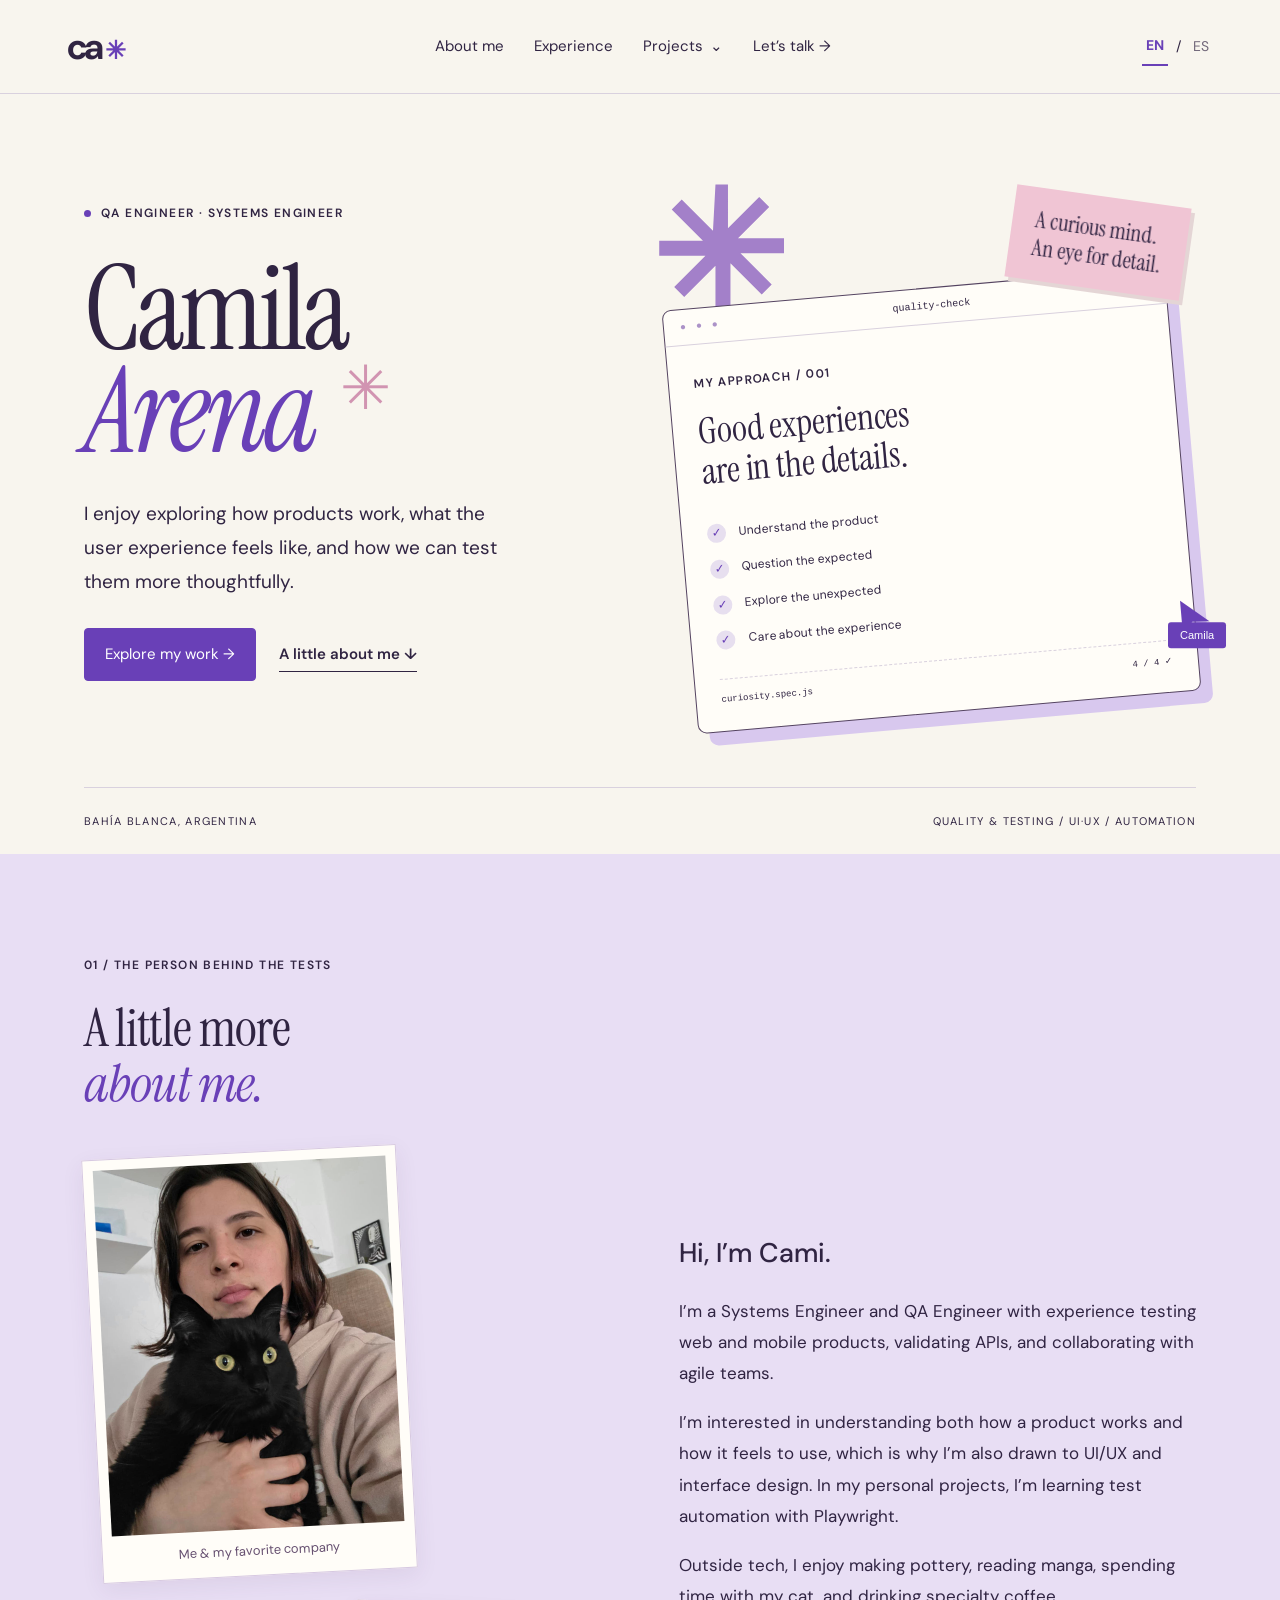
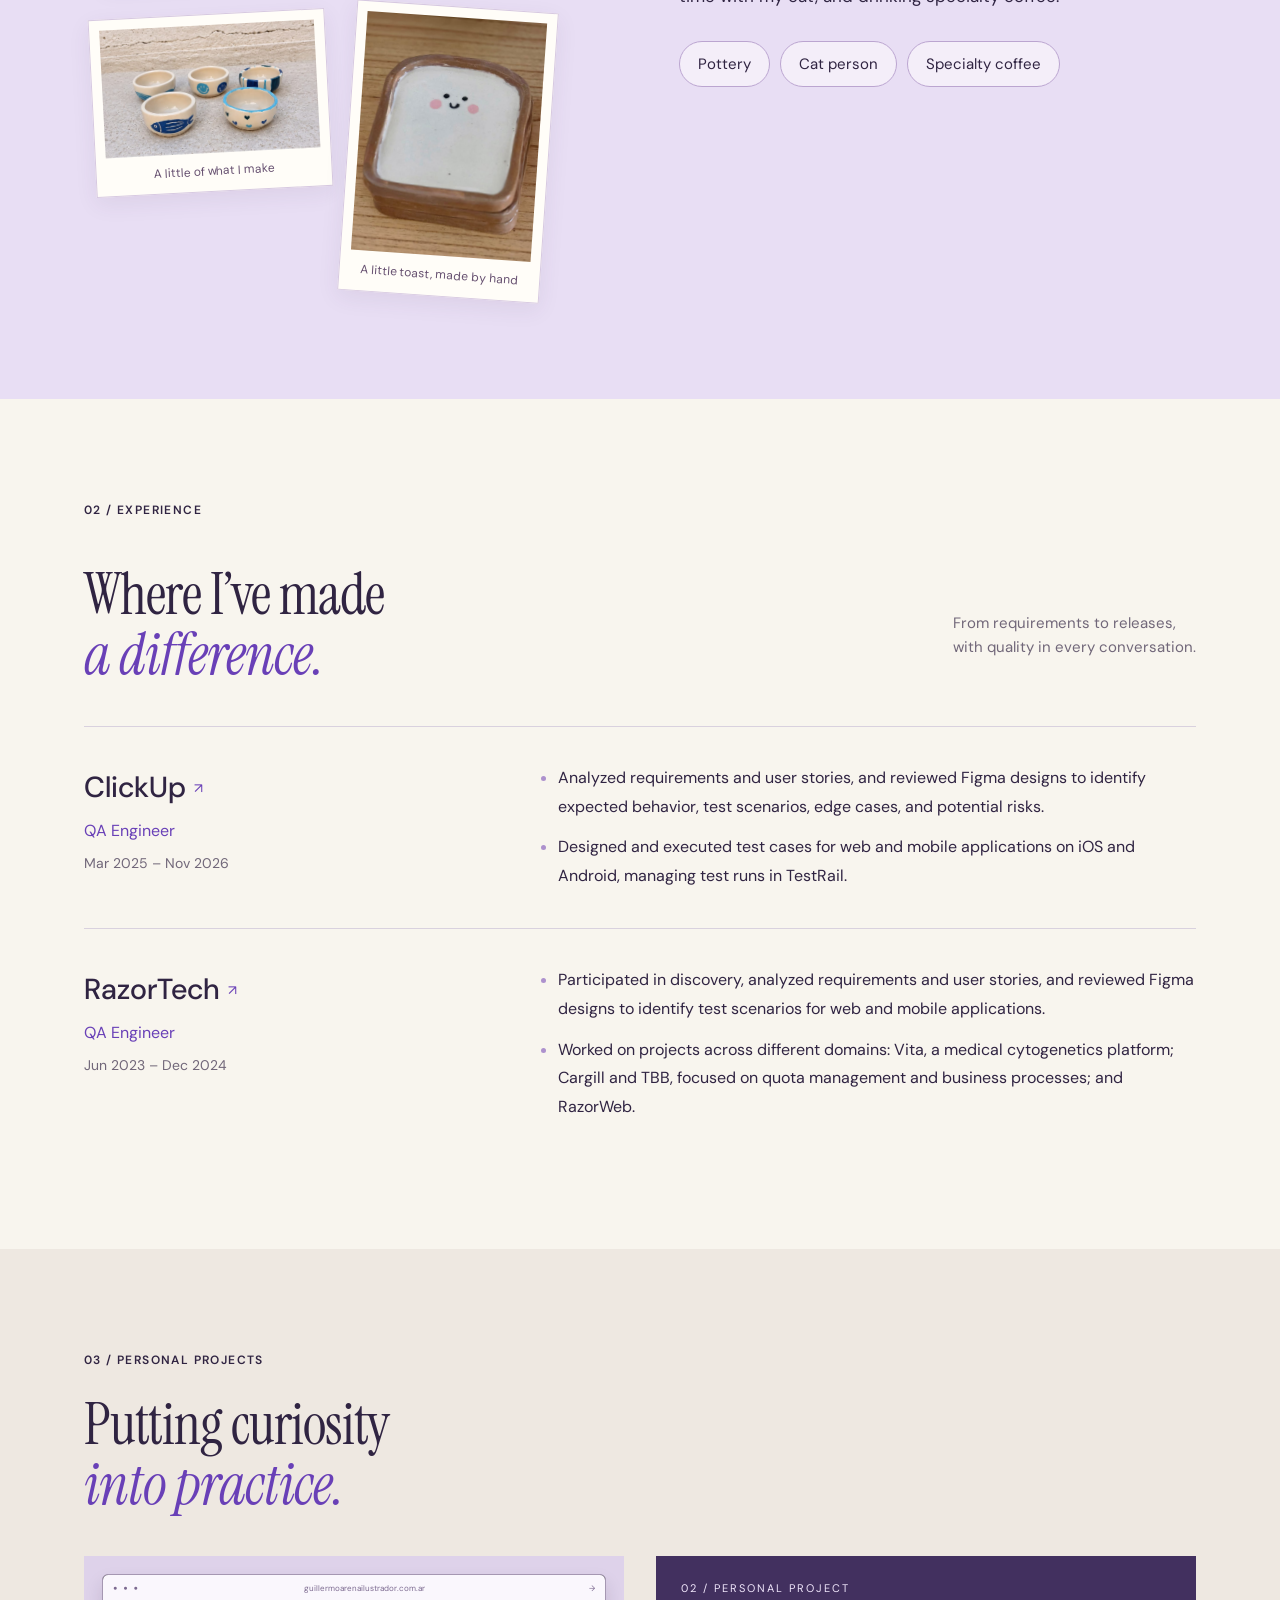
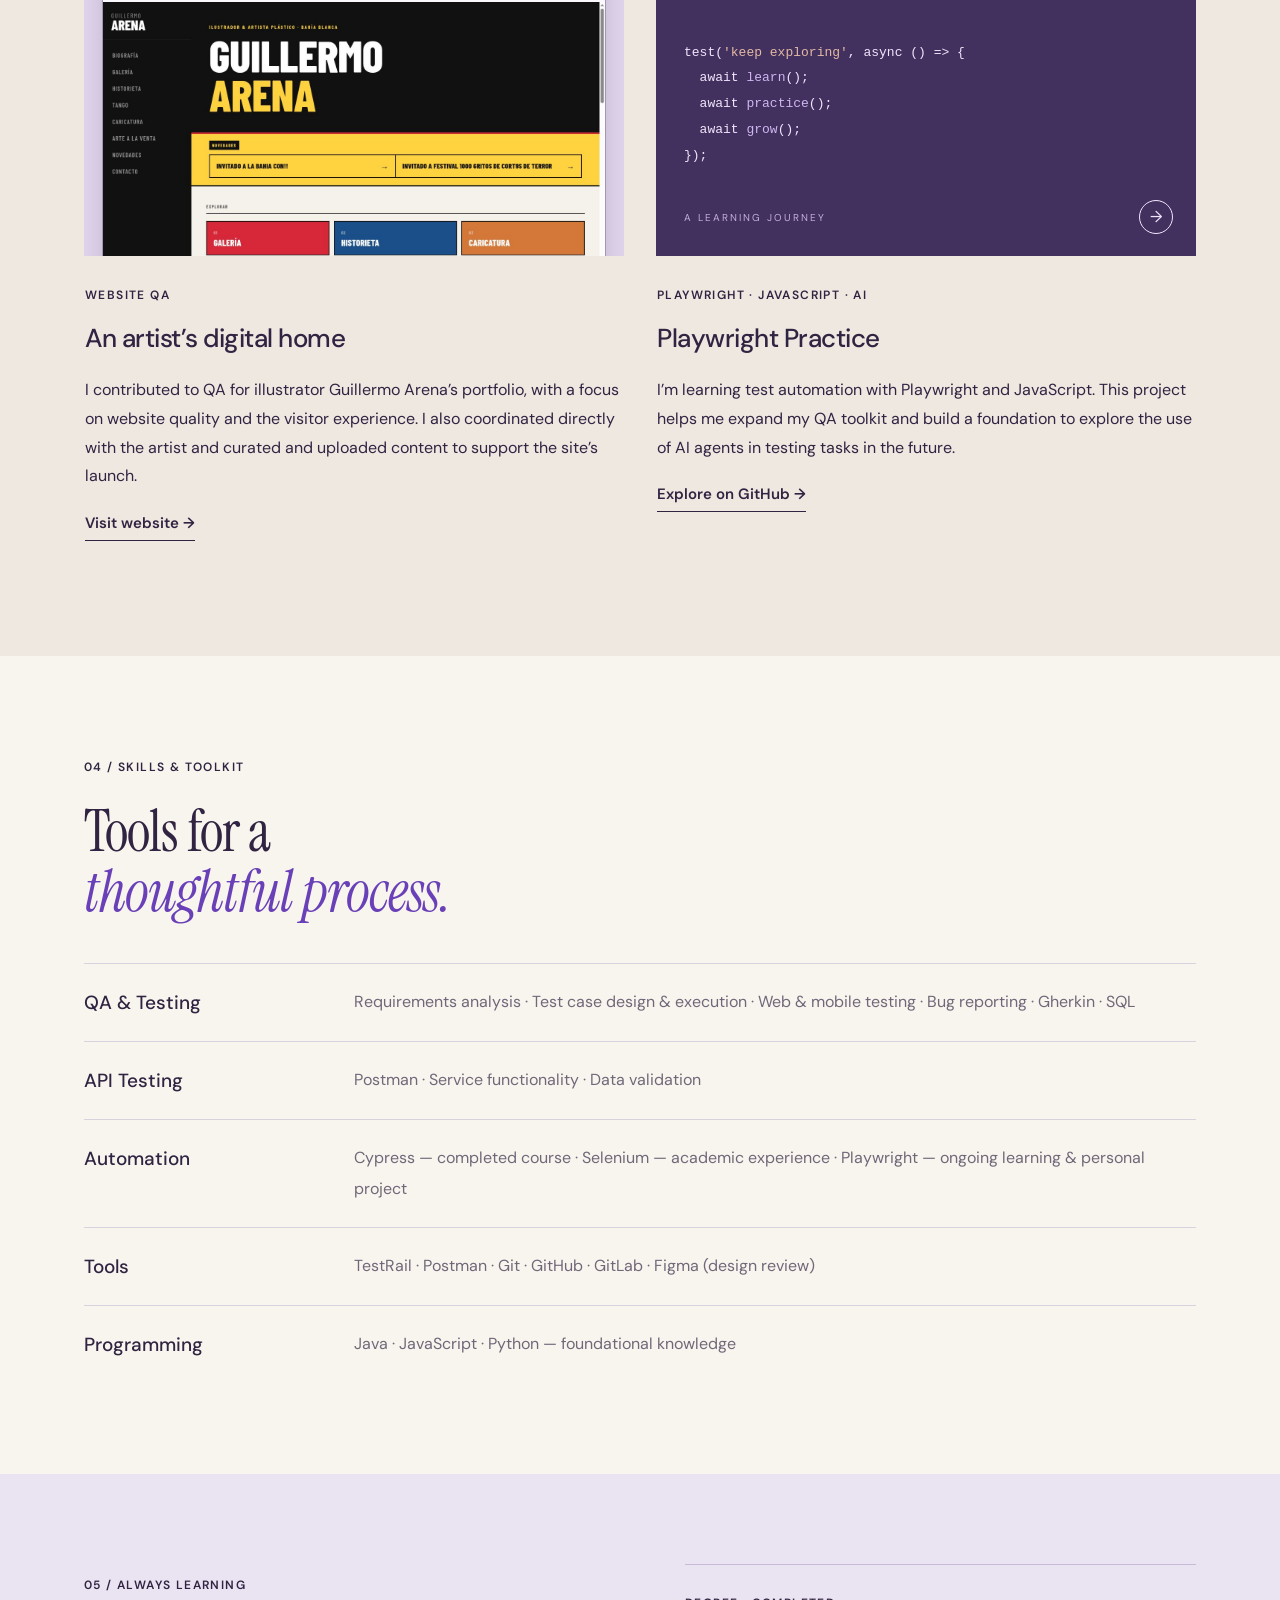
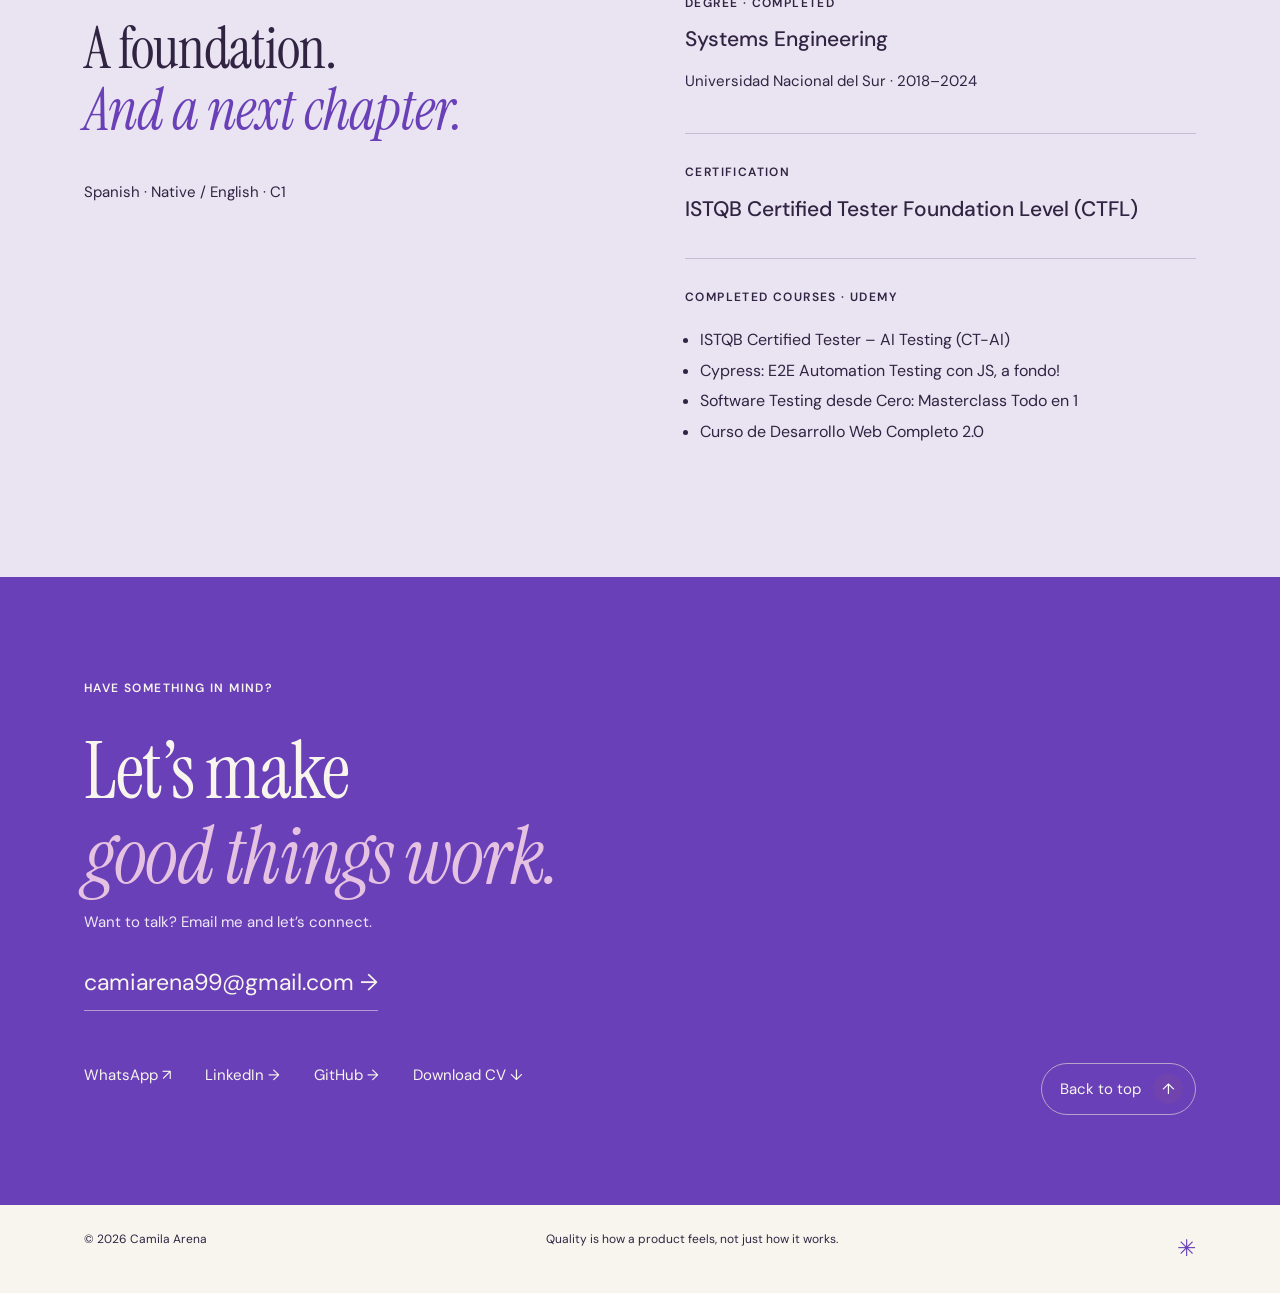
==== index.html @ f67de60a "Fix navbar alignment and hover contrast" ====
<!doctype html>
<html lang="en">
  <head>
    <meta charset="utf-8" />
    <meta name="viewport" content="width=device-width,initial-scale=1" />
    <meta
      name="description"
      content="Camila Arena — QA Engineer. Quality, thoughtful interfaces, and a curious mind. Explore my experience and projects."
    />
    <meta name="theme-color" content="#f8f5ee" />
    <title>Camila Arena — QA Engineer</title>
    <link rel="stylesheet" href="style.css" />
  </head>
  <body id="top">
    <a class="skip" href="#main">Skip to content</a>
    <header>
      <a class="wordmark" href="#">ca<span>✳︎</span></a>
      <nav aria-label="Main navigation">
        <a href="#about" data-en="About me" data-es="Sobre mí">About me</a
        ><a href="#experience" data-en="Experience" data-es="Experiencia"
          >Experience</a
        ><div class="nav-projects"><button class="projects-toggle" type="button" aria-expanded="false" aria-controls="projects-menu"><span data-en="Projects" data-es="Proyectos">Projects</span><span class="menu-chevron" aria-hidden="true">⌄</span></button><div class="projects-menu" id="projects-menu" hidden><a href="clickup.html">ClickUp</a><a href="razor.html">RazorTech</a><a href="#projects" data-en="Personal Projects" data-es="Proyectos personales">Personal Projects</a></div></div
        ><a href="#contact" data-en="Let’s talk →" data-es="Hablemos →"
          >Let’s talk →</a
        >
      </nav>
      <div class="language" aria-label="Language">
        <button id="en" aria-pressed="true">EN</button><span>/</span
        ><button id="es" aria-pressed="false">ES</button>
      </div>
    </header>
    <main id="main">
      <section class="hero wrap">
        <div class="hero-copy">
          <p class="eyebrow">
            <span class="dot"></span
            ><span
              data-en="QA ENGINEER · SYSTEMS ENGINEER"
              data-es="QA ENGINEER · INGENIERA EN SISTEMAS"
              >QA ENGINEER · SYSTEMS ENGINEER</span
            >
          </p>
          <h1>Camila<br /><span>Arena</span><sup>✳︎</sup></h1>
          <p
            class="intro"
            data-en="I enjoy exploring how products work, what the user experience feels like, and how we can test them more thoughtfully."
            data-es="Disfruto explorar cómo funcionan los productos, cómo es la experiencia de usarlos y cómo podemos testearlos con más criterio."
          >
            I enjoy exploring how products work, how they feel to use, and how
            we can test them more thoughtfully.
          </p>
          <a
            class="button"
            href="#projects"
            data-en="Explore my work →"
            data-es="Explorá mis proyectos →"
            >Explore my work →</a
          ><a
            class="text-link"
            href="#about"
            data-en="A little about me ↓"
            data-es="Un poco sobre mí ↓"
            >A little about me ↓</a
          >
        </div>
        <div class="art" aria-label="Illustrated QA notebook">
          <div class="orbit">✳︎</div>
          <div
            class="note pink"
            data-en="A curious mind.\nAn eye for detail."
            data-es="Una mente curiosa.\nUna mirada al detalle."
          >
            A curious mind.<br />An eye for detail.
          </div>
          <div class="test-window">
            <div class="window-top">
              <span>● ● ●</span><span>quality-check</span><span>→</span>
            </div>
            <div class="window-body">
              <span class="tiny">MY APPROACH / 001</span>
              <h2
                data-en="Good experiences\nare in the details."
                data-es="Las buenas experiencias\nestán en los detalles."
              >
                Good experiences<br />are in the details.
              </h2>
              <div class="check">
                <i>✓</i
                ><span
                  data-en="Understand the product"
                  data-es="Entender el producto"
                  >Understand the product</span
                >
              </div>
              <div class="check">
                <i>✓</i
                ><span
                  data-en="Question the expected"
                  data-es="Cuestionar lo esperado"
                  >Question the expected</span
                >
              </div>
              <div class="check">
                <i>✓</i
                ><span
                  data-en="Explore the unexpected"
                  data-es="Explorar lo inesperado"
                  >Explore the unexpected</span
                >
              </div>
              <div class="check">
                <i>✓</i
                ><span
                  data-en="Care about the experience"
                  data-es="Cuidar la experiencia"
                  >Care about the experience</span
                >
              </div>
              <div class="test-bottom">
                <span>curiosity.spec.js</span><span>4 / 4 ✓</span>
              </div>
            </div>
          </div>
          <div class="cursor">➤ <span>Camila</span></div>
        </div>
        <div class="hero-footer">
          <span
            data-en="BAHÍA BLANCA, ARGENTINA"
            data-es="BAHÍA BLANCA, ARGENTINA"
            >BAHÍA BLANCA, ARGENTINA</span
          ><span
            data-en="QUALITY & TESTING / UI·UX / AUTOMATION"
            data-es="CALIDAD & TESTING / UI·UX / AUTOMATION"
            >QUALITY & TESTING / UI·UX / AUTOMATION</span
          >
        </div>
      </section>
      <section id="about" class="about section">
        <div class="wrap about-grid">
          <div>
            <p
              class="eyebrow"
              data-en="01 / THE PERSON BEHIND THE TESTS"
              data-es="01 / LA PERSONA DETRÁS DE LAS PRUEBAS"
            >
              01 / THE PERSON BEHIND THE TESTS
            </p>
            <h2
              class="section-title"
              data-en="A little more\nabout me."
              data-es="Un poco más\nsobre mí."
            >
              A little more<br /><em>about me.</em>
            </h2>
            <div class="personal-photos">
              <figure class="portrait-photo">
                <img
                  src="[data-uri]"
                  alt="Camila holding her black cat"
                  width="1024"
                  height="1280"
                  loading="lazy"
                />
                <figcaption
                  data-en="Me &amp; my favorite company"
                  data-es="Yo y mi mejor compañía"
                >
                  Me &amp; my favorite company
                </figcaption>
              </figure>
              <div class="pottery-photos">
                <figure class="ceramics-photo">
                  <img
                    src="[data-uri]"
                    alt="Handmade ceramic bowls decorated in blue"
                    width="941"
                    height="557"
                    loading="lazy"
                  />
                  <figcaption
                    data-en="A little of what I make"
                    data-es="Un poco de lo que hago"
                  >
                    A little of what I make by hand
                  </figcaption>
                </figure>
                <figure class="toast-photo">
                  <img
                    src="[data-uri]"
                    alt="Handmade toast-shaped ceramic plates with a smiling face"
                    width="739"
                    height="1280"
                    loading="lazy"
                  />
                  <figcaption
                    data-en="A little toast, made by hand"
                    data-es="Una tostada hecha a mano"
                  >
                    A little toast, made by hand
                  </figcaption>
                </figure>
              </div>
            </div>
          </div>
          <div class="about-copy">
            <h3 data-en="Hi, I’m Cami." data-es="Hola, soy Cami.">
              Hi, I’m Cami.
            </h3>
            <p
              data-en="I’m a Systems Engineer and QA Engineer with experience testing web and mobile products, validating APIs, and collaborating with agile teams."
              data-es="Soy Ingeniera en Sistemas y QA Engineer. Tengo experiencia probando productos web y mobile, validando APIs y trabajando en equipos ágiles."
            >
              I’m a Systems Engineer and QA Engineer with experience testing web
              and mobile products, validating APIs, and collaborating with agile
              teams.
            </p>
            <p
              data-en="I’m interested in understanding both how a product works and how it feels to use, which is why I’m also drawn to UI/UX and interface design. In my personal projects, I’m learning test automation with Playwright."
              data-es="Me interesa entender tanto cómo funciona un producto como qué experiencia ofrece al usarlo. Por eso también me atraen la UI/UX y el diseño de interfaces. En mis proyectos personales estoy aprendiendo automatización con Playwright."
            >
              I’m interested in understanding both how a product works and how
              it feels to use, which is why I’m also drawn to UI/UX and
              interface design. In my personal projects, I’m learning test
              automation with Playwright.
            </p>
            <p
              data-en="Outside tech, I enjoy making pottery, reading manga, spending time with my cat, and drinking specialty coffee."
              data-es="Fuera de la tecnología, disfruto hacer cerámica, leer manga, pasar tiempo con mi gato y tomar café de especialidad."
            >
              Outside tech, I enjoy making pottery, reading manga, spending time
              with my cat, and drinking specialty coffee.
            </p>
            <div class="tags">
              <span data-en="Pottery" data-es="Cerámica">Pottery</span
              ><span data-en="Cat person" data-es="Mi gato">Cat person</span
              ><span data-en="Specialty coffee" data-es="Café de especialidad"
                >Specialty coffee</span
              >
            </div>
          </div>
        </div>
      </section>
      <section id="experience" class="wrap section">
        <p class="eyebrow" data-en="02 / EXPERIENCE" data-es="02 / EXPERIENCIA">
          02 / EXPERIENCE
        </p>
        <div class="section-heading">
          <h2
            class="section-title"
            data-en="Where I’ve made\na difference."
            data-es="Donde aporté\nmi mirada."
          >
            Where I’ve made<br /><em>a difference.</em>
          </h2>
          <p
            data-en="From requirements to releases,\nwith quality in every conversation."
            data-es="Desde los requerimientos hasta las entregas,\ncon la calidad presente en cada conversación."
          >
            From requirements to releases,<br />with quality in every
            conversation.
          </p>
        </div>
        <div id="jobs"></div>
      </section>
      <section id="projects" class="projects section">
        <div class="wrap">
          <p
            class="eyebrow"
            data-en="03 / PERSONAL PROJECTS"
            data-es="03 / PROYECTOS PERSONALES"
          >
            03 / PERSONAL PROJECTS
          </p>
          <h2
            class="section-title"
            data-en="Putting curiosity\ninto practice."
            data-es="La curiosidad\nen práctica."
          >
            Putting curiosity<br /><em>into practice.</em>
          </h2>
          <div class="project-grid">
            <article class="project">
              <a
                class="project-art illustrator"
                href="https://guillermoarenailustrador.com.ar/"
                target="_blank"
                rel="noopener noreferrer"
                aria-label="Guillermo Arena website"
                ><div class="browser-frame">
                  <div class="browser-bar">
                    <span aria-hidden="true">● ● ●</span
                    ><span>guillermoarenailustrador.com.ar</span
                    ><span aria-hidden="true">→</span>
                  </div>
                  <img
                    src="[data-uri]"
                    alt="Screenshot of Guillermo Arena’s illustration portfolio"
                    width="1348"
                    height="926"
                    loading="lazy"
                  /></div
              ></a>
              <div class="project-content">
                <span
                  class="tiny"
                  data-en="WEBSITE QA"
                  data-es="QA DE SITIO WEB"
                  >WEBSITE QA</span
                >
                <h3
                  data-en="An artist’s digital home"
                  data-es="El espacio digital de un artista"
                >
                  An artist’s digital home
                </h3>
                <p data-en="I contributed to QA for illustrator Guillermo Arena’s portfolio, with a focus on website quality and the visitor experience. I also coordinated directly with the artist and curated and uploaded content to support the site’s launch." data-es="Participé en el QA del portfolio de Guillermo Arena, con foco en la calidad del sitio y la experiencia de quienes lo visitan. También coordiné directamente con el artista y colaboré con la selección y carga de contenido para su publicación.">I contributed to QA for illustrator Guillermo Arena’s portfolio, with a focus on website quality and the visitor experience. I also coordinated directly with the artist and curated and uploaded content to support the site’s launch.</p>
                <a
                  class="text-link"
                  href="https://guillermoarenailustrador.com.ar/"
                  target="_blank"
                  rel="noopener noreferrer"
                  data-en="Visit website →"
                  data-es="Ver sitio web →"
                  >Visit website →</a
                >
              </div>
            </article>
            <article class="project">
              <a
                class="project-art automation"
                href="https://github.com/CamilaArena/playwright-practice"
                target="_blank"
                rel="noopener noreferrer"
                aria-label="Playwright Practice on GitHub"
                ><span class="project-number">02 / PERSONAL PROJECT</span>
                <div class="code-art">
                  <span>test(<b>'keep exploring'</b>, async () =&gt; {</span
                  ><span>&nbsp; await <i>learn</i>();</span
                  ><span>&nbsp; await <i>practice</i>();</span
                  ><span>&nbsp; await <i>grow</i>();</span><span>});</span>
                </div>
                <span
                  class="code-label"
                  data-en="A LEARNING JOURNEY"
                  data-es="UN CAMINO DE APRENDIZAJE"
                  >A LEARNING JOURNEY</span
                ><span class="round-arrow">→</span></a
              >
              <div class="project-content">
                <span class="tiny">PLAYWRIGHT · JAVASCRIPT · AI</span>
                <h3>Playwright Practice</h3>
                <p
                  data-en="I’m learning test automation with Playwright and JavaScript. This project helps me expand my QA toolkit and build a foundation to explore the use of AI agents in testing tasks in the future."
                  data-es="Estoy aprendiendo automatización de pruebas con Playwright y JavaScript. Este proyecto me permite ampliar mis herramientas de QA y construir una base para, más adelante, explorar el uso de agentes de IA en tareas de testing."
                >
                  I’m learning test automation with Playwright and JavaScript.
                  This project helps me expand my QA toolkit and build a
                  foundation to explore the use of AI agents in testing tasks in
                  the future.
                </p>
                <a
                  class="text-link"
                  href="https://github.com/CamilaArena/playwright-practice"
                  target="_blank"
                  rel="noopener noreferrer"
                  data-en="Explore on GitHub →"
                  data-es="Ver proyecto en GitHub →"
                  >Explore on GitHub →</a
                >
              </div>
            </article>
          </div>
        </div>
      </section>
      <section class="wrap section" id="toolkit">
        <p
          class="eyebrow"
          data-en="04 / SKILLS & TOOLKIT"
          data-es="04 / HABILIDADES & HERRAMIENTAS"
        >
          04 / SKILLS & TOOLKIT
        </p>
        <h2
          class="section-title"
          data-en="Tools for a\nthoughtful process."
          data-es="Herramientas para\nun proceso consciente."
        >
          Tools for a<br /><em>thoughtful process.</em>
        </h2>
        <div id="skills"></div>
      </section>
      <section class="education section">
        <div class="wrap education-grid">
          <div>
            <p
              class="eyebrow"
              data-en="05 / ALWAYS LEARNING"
              data-es="05 / SIEMPRE APRENDIENDO"
            >
              05 / ALWAYS LEARNING
            </p>
            <h2
              class="section-title"
              data-en="A foundation.\nAnd a next chapter."
              data-es="Una base sólida.\nY un próximo capítulo."
            >
              A foundation.<br /><em>And a next chapter.</em>
            </h2>
            <p
              data-en="Spanish · Native / English · C1"
              data-es="Español · Nativo / Inglés · C1"
            >
              Spanish · Native / English · C1
            </p>
          </div>
          <div class="education-list">
            <article>
              <span
                class="tiny"
                data-en="DEGREE · COMPLETED"
                data-es="CARRERA · FINALIZADA"
                >DEGREE · COMPLETED</span
              >
              <h3
                data-en="Systems Engineering"
                data-es="Ingeniería en Sistemas"
              >
                Systems Engineering
              </h3>
              <p>Universidad Nacional del Sur · 2018–2024</p>
            </article>
            <article>
              <span class="tiny" data-en="CERTIFICATION" data-es="CERTIFICACIÓN"
                >CERTIFICATION</span
              >
              <h3>ISTQB Certified Tester Foundation Level (CTFL)</h3>
            </article>
            <article>
              <span
                class="tiny"
                data-en="COMPLETED COURSES · UDEMY"
                data-es="CURSOS COMPLETADOS · UDEMY"
                >COMPLETED COURSES · UDEMY</span
              >
              <ul>
                <li>ISTQB Certified Tester – AI Testing (CT-AI)</li>
                <li>Cypress: E2E Automation Testing con JS, a fondo!</li>
                <li>Software Testing desde Cero: Masterclass Todo en 1</li>
                <li>Curso de Desarrollo Web Completo 2.0</li>
              </ul>
            </article>
          </div>
        </div>
      </section>
      <section id="contact" class="contact section">
        <div class="wrap">
          <p
            class="eyebrow"
            data-en="HAVE SOMETHING IN MIND?"
            data-es="¿TENÉS ALGO EN MENTE?"
          >
            HAVE SOMETHING IN MIND?
          </p>
          <h2
            data-en="Let’s make\ngood things work."
            data-es="Hagamos que las\nbuenas ideas funcionen."
          >
            Let’s make<br /><em>good things work.</em>
          </h2>
          <p
            class="contact-invite"
            data-en="Want to talk? Email me and let’s connect."
            data-es="¿Querés charlar? Escribime y coordinamos."
          >
            Want to talk? Email me and let’s connect.
          </p>
          <a class="email" href="mailto:camiarena99@gmail.com"
            >camiarena99@gmail.com →</a
          >
          <div class="contact-links"><a class="whatsapp-link" href="https://wa.me/5492914139035" target="_blank" rel="noopener noreferrer">WhatsApp ↗</a>
            <a href="https://www.linkedin.com/in/camila-arena-6366ba1b8/" target="_blank" rel="noopener noreferrer">LinkedIn →</a>
            <a
              href="https://github.com/CamilaArena"
              target="_blank"
              rel="noopener noreferrer"
              >GitHub →</a
            ><a
              href="Camila-Arena-CV.pdf"
              download
              data-en="Download CV ↓"
              data-es="Descargar CV ↓"
              >Download CV ↓</a
            ><a class="back-to-top" href="#top"><span data-en="Back to top" data-es="Volver arriba">Back to top</span><span class="top-arrow" aria-hidden="true">↑</span></a>
          </div>
        </div>
      </section>
    </main>
    <footer class="wrap">
      <span>© 2026 Camila Arena</span
      ><span
        data-en="Quality is how a product feels, not just how it works."
        data-es="La calidad es cómo se siente un producto, no solo cómo funciona."
        >Quality is how a product feels, not just how it works.</span
      ><span>✳︎</span>
    </footer>
    <script src="app.js"></script>
  </body>
</html>
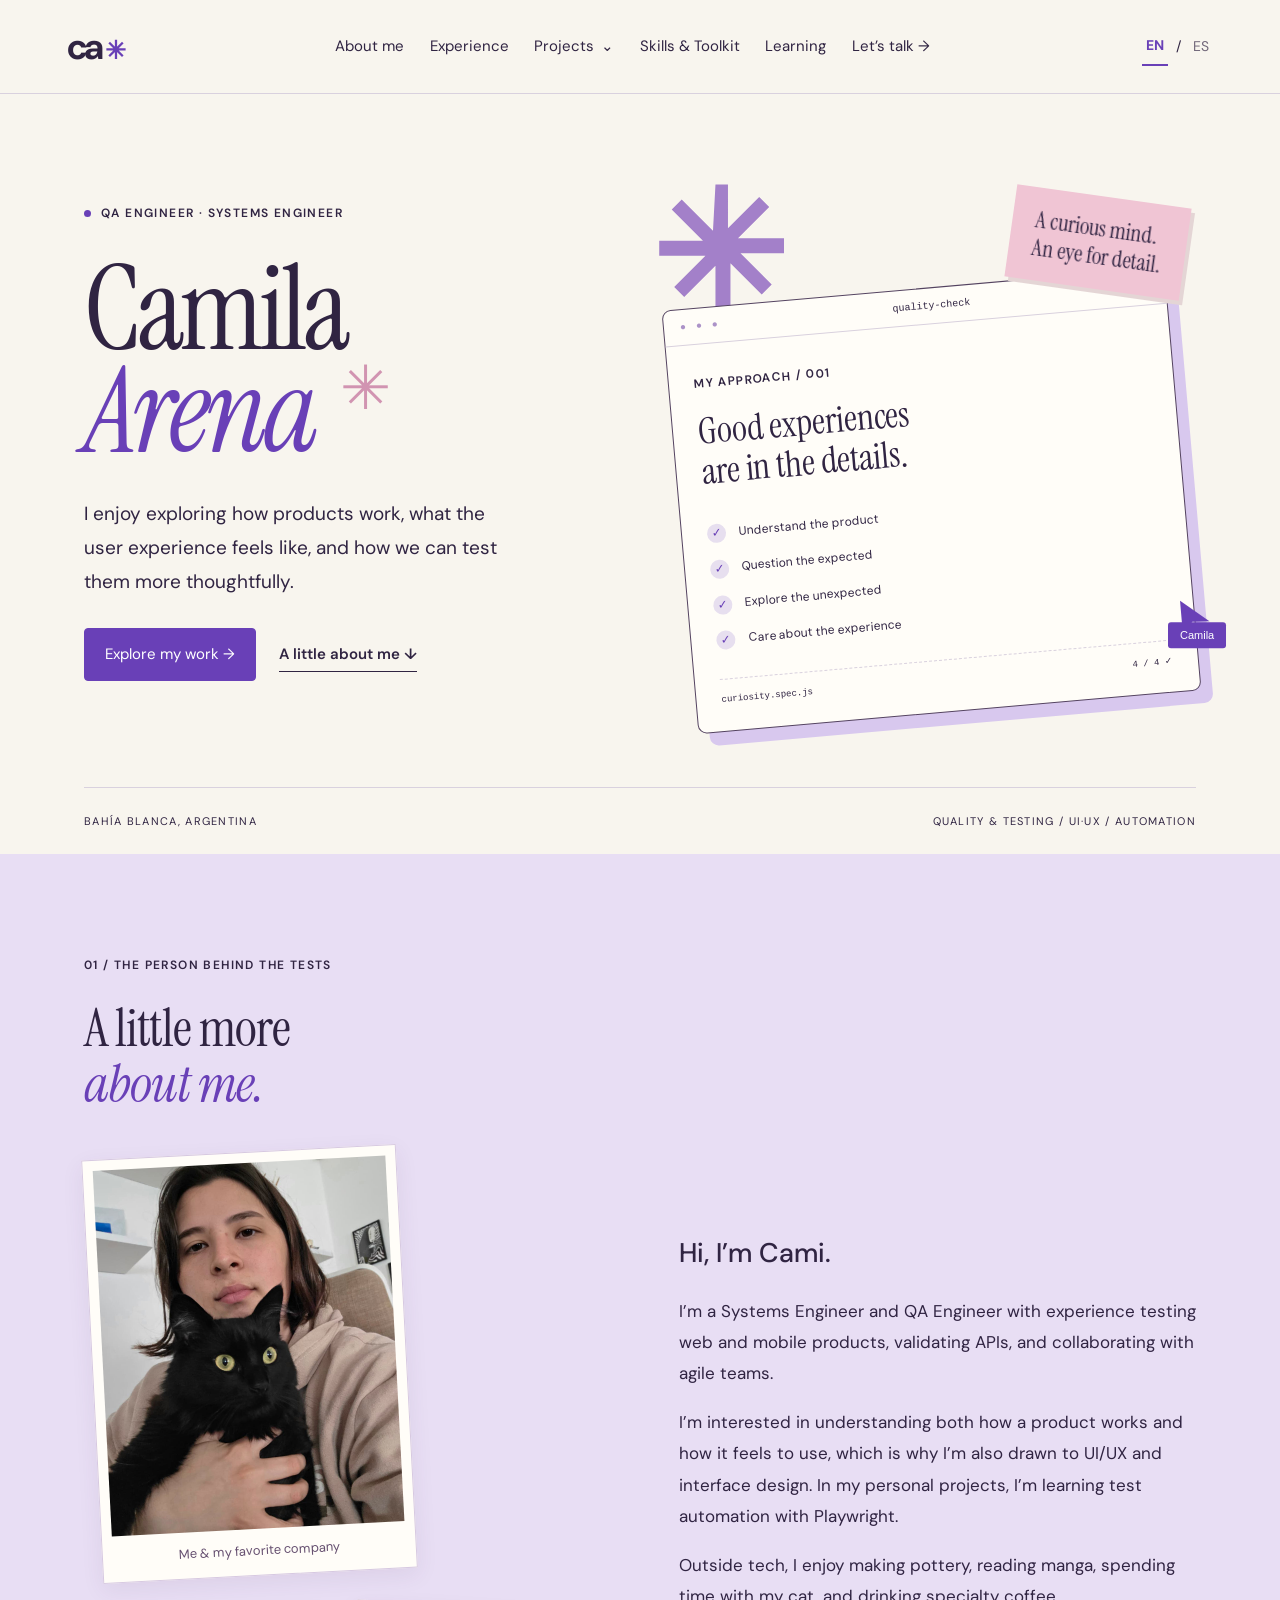
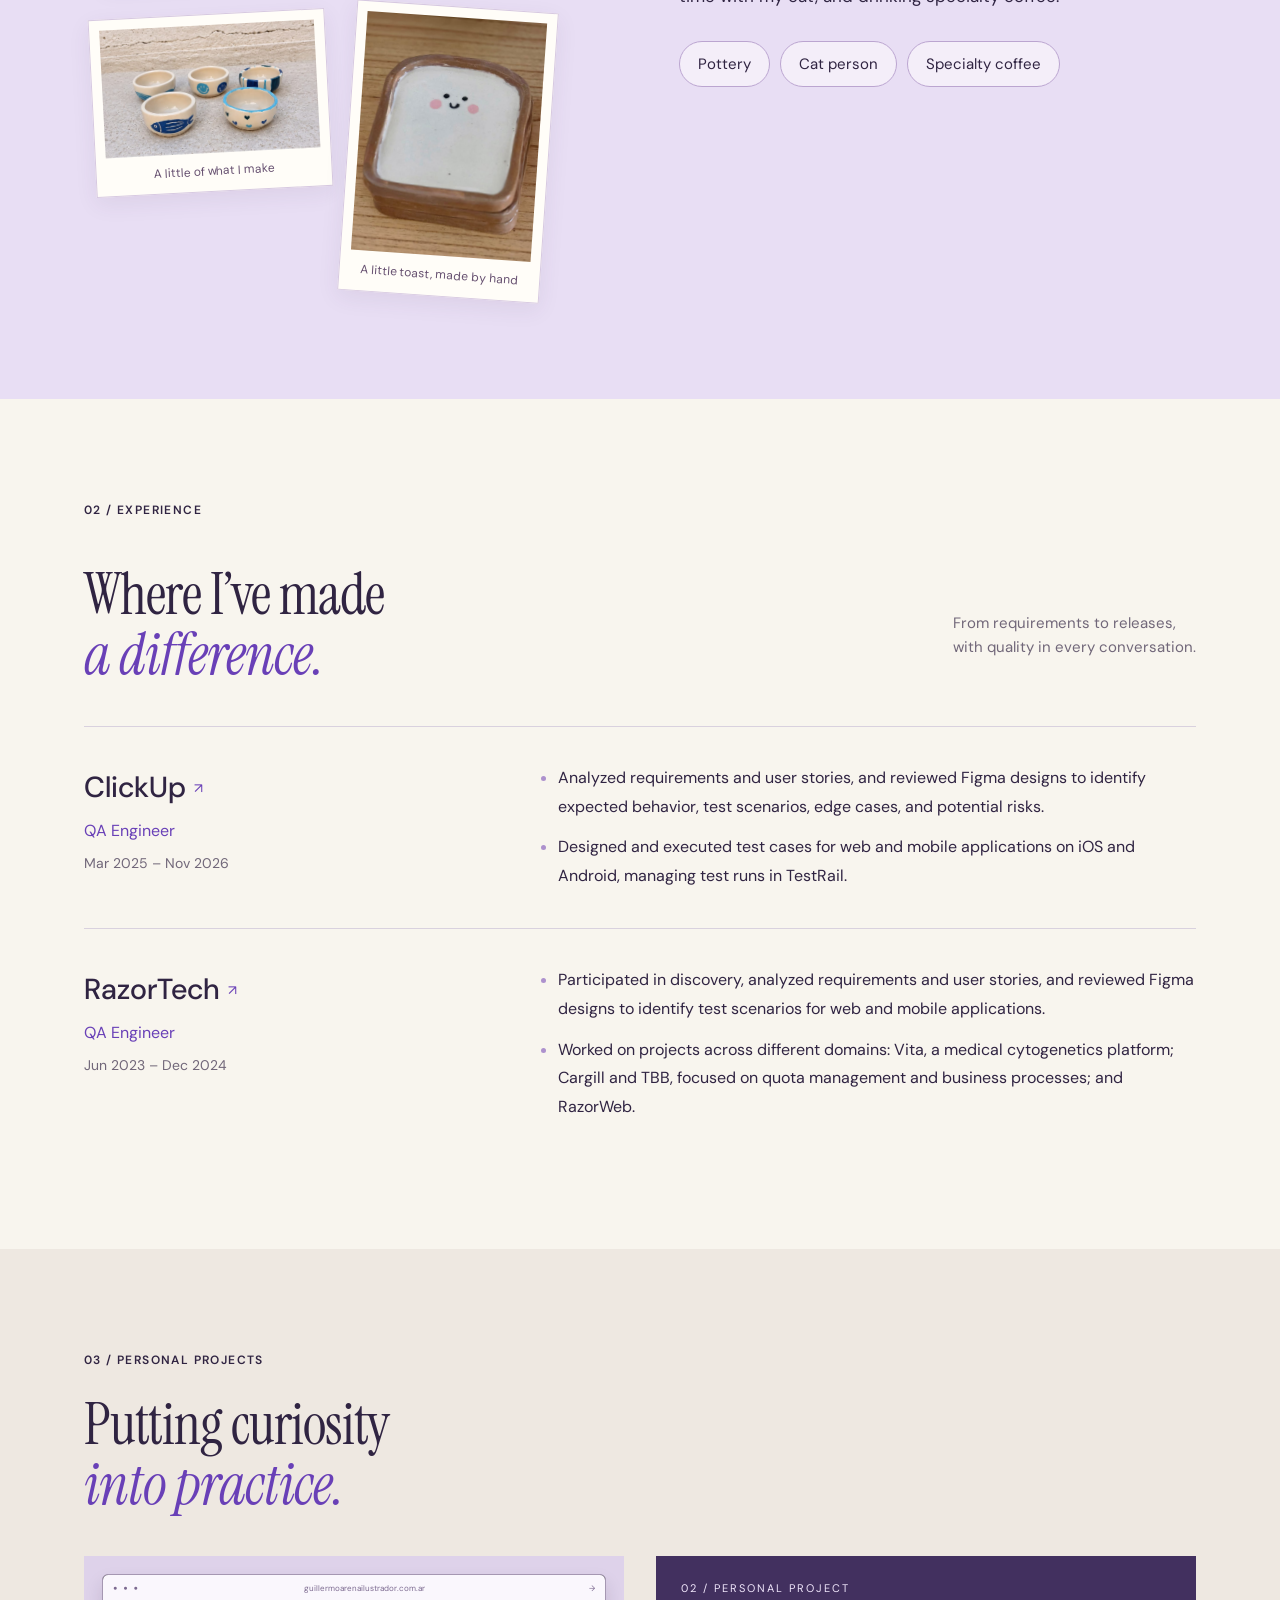
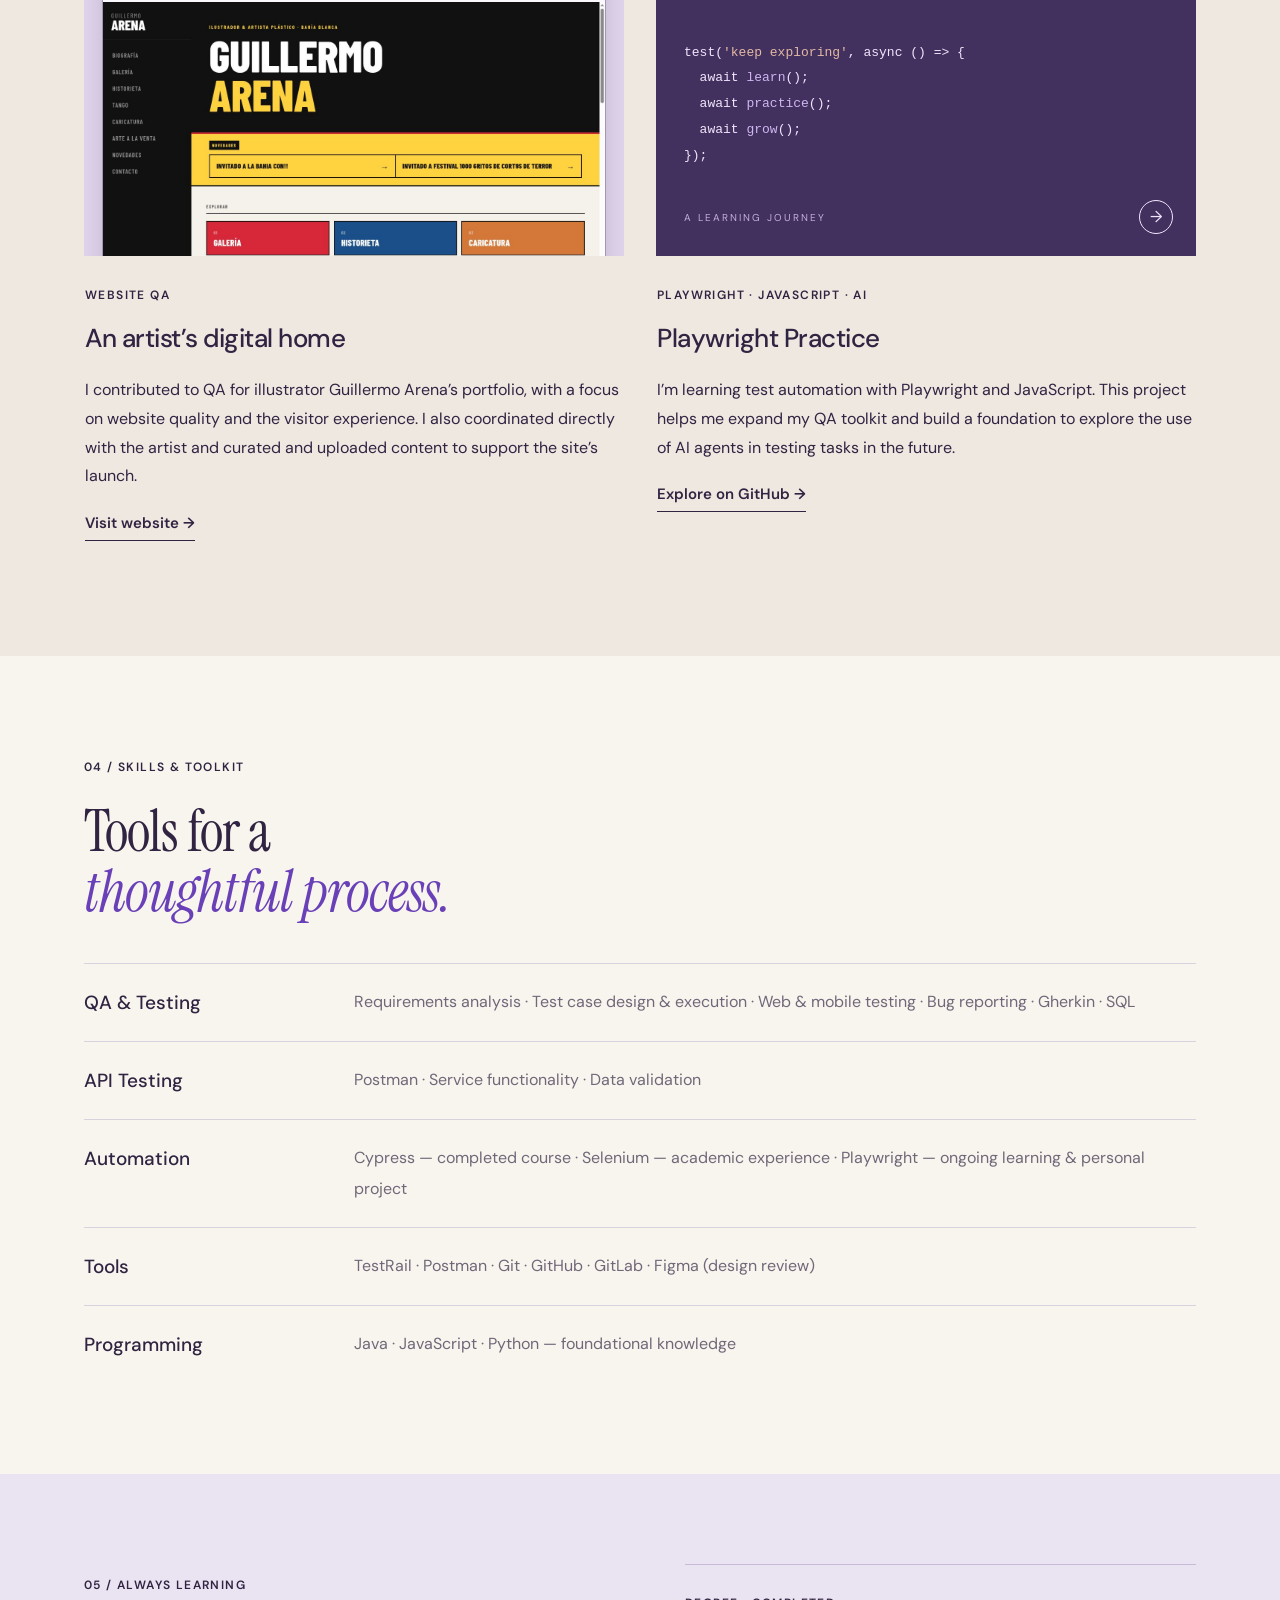
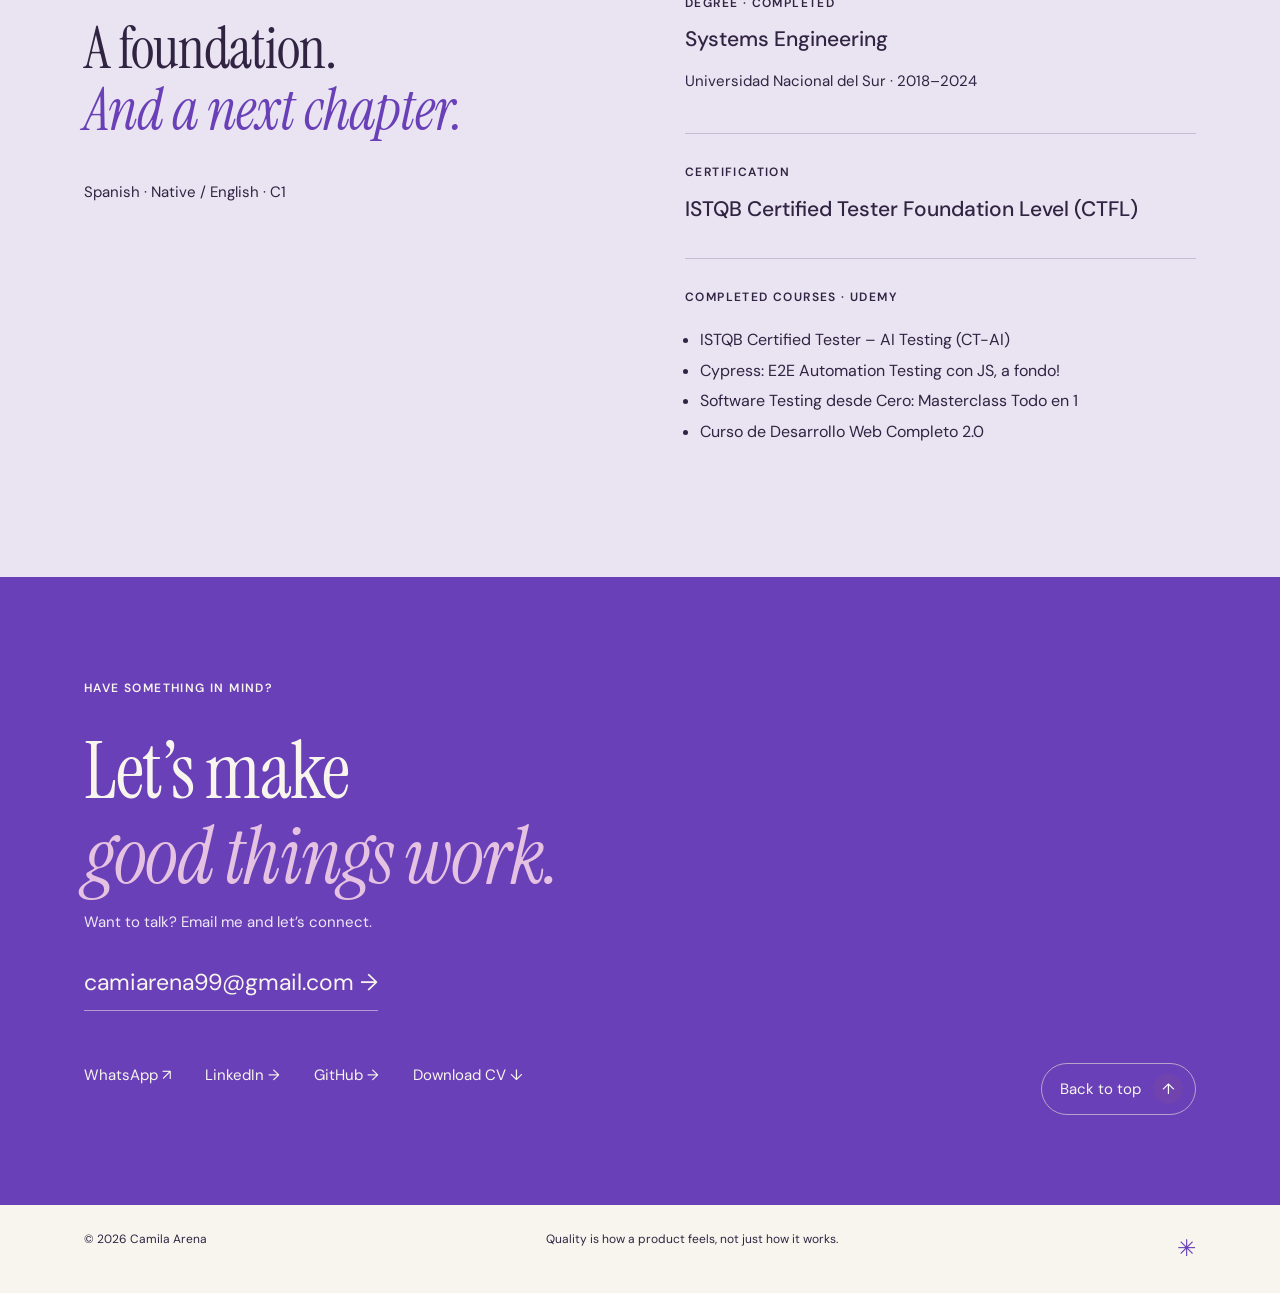
==== commit 47ff304d: "Add Skills and Learning navigation" ====
--- a/index.html
+++ b/index.html
@@ -20,7 +20,7 @@
         ><a href="#experience" data-en="Experience" data-es="Experiencia"
           >Experience</a
         ><div class="nav-projects"><button class="projects-toggle" type="button" aria-expanded="false" aria-controls="projects-menu"><span data-en="Projects" data-es="Proyectos">Projects</span><span class="menu-chevron" aria-hidden="true">⌄</span></button><div class="projects-menu" id="projects-menu" hidden><a href="clickup.html">ClickUp</a><a href="razor.html">RazorTech</a><a href="#projects" data-en="Personal Projects" data-es="Proyectos personales">Personal Projects</a></div></div
-        ><a href="#contact" data-en="Let’s talk →" data-es="Hablemos →"
+        ><a href="#toolkit" data-en="Skills &amp; Toolkit" data-es="Habilidades">Skills &amp; Toolkit</a><a href="#learning" data-en="Learning" data-es="Formación">Learning</a><a href="#contact" data-en="Let’s talk →" data-es="Hablemos →"
           >Let’s talk →</a
         >
       </nav>
@@ -389,7 +389,7 @@
         </h2>
         <div id="skills"></div>
       </section>
-      <section class="education section">
+      <section class="education section" id="learning">
         <div class="wrap education-grid">
           <div>
             <p
--- a/style.css
+++ b/style.css
@@ -1965,3 +1965,62 @@
 @media (prefers-reduced-motion:reduce) {
   .about .tags span { transition:none; }
 }
+
+/* Compact contact band on experience pages only. */
+body[data-company] .detail-contact {
+  display:block;
+  background:var(--purple);
+  color:var(--paper);
+  padding:48px 0 54px;
+  margin-top:24px;
+}
+.detail-contact-inner { width:100%; box-sizing:border-box; }
+.detail-contact h2 {
+  font-family:"Instrument Serif", Georgia, serif;
+  font-size:clamp(34px,4vw,48px);
+  font-weight:400;
+  line-height:1.12;
+  margin:0 0 30px;
+}
+.detail-contact-actions {
+  display:grid;
+  grid-template-columns:minmax(0,1fr) minmax(0,1fr) auto;
+  align-items:center;
+  gap:28px;
+}
+.detail-contact-direct { display:flex; flex-direction:column; align-items:flex-start; gap:20px; min-width:0; }
+.detail-contact-actions .text-link { color:inherit; font-size:15px; font-weight:500; line-height:1.5; border-bottom-color:#cdb9ee; max-width:100%; }
+.detail-contact-explore { justify-self:center; }
+.detail-contact-actions .back-to-top { justify-self:end; white-space:nowrap; color:var(--paper); border-color:#cdb9ee; }
+.detail-contact-actions .top-arrow { background:#eee5f6; color:#7043ae; }
+.detail-contact-actions .back-to-top:hover,
+.detail-contact-actions .back-to-top:focus-visible { color:#7043ae; background:#eee5f6; }
+.detail-contact-actions .back-to-top:hover .top-arrow,
+.detail-contact-actions .back-to-top:focus-visible .top-arrow { background:#7043ae; color:#fff; }
+@media(max-width:900px) {
+  .detail-contact-actions { grid-template-columns:minmax(0,1fr) auto; gap:30px; }
+  .detail-contact-explore { grid-row:2; justify-self:start; }
+  .detail-contact-actions .back-to-top { grid-column:2; grid-row:2; }
+}
+@media(max-width:650px) {
+  body[data-company] .detail-contact { padding:36px 0 40px; }
+  .detail-contact-actions { grid-template-columns:minmax(0,1fr); gap:30px; }
+  .detail-contact-explore { grid-row:auto; }
+  .detail-contact-actions .back-to-top { grid-column:1; grid-row:auto; justify-self:end; margin-top:4px; }
+}
+
+/* Expanded navigation, including skills and learning. */
+header nav { gap:clamp(14px,2vw,30px); }
+header nav > a, .projects-toggle { white-space:nowrap; }
+#toolkit, #learning { scroll-margin-top:24px; }
+@media(max-width:1100px) {
+  header { height:auto; min-height:94px; display:grid; grid-template-columns:1fr auto; gap:14px 20px; padding-top:16px; padding-bottom:18px; }
+  header .wordmark { grid-column:1; grid-row:1; }
+  header .language { grid-column:2; grid-row:1; }
+  header nav { grid-column:1 / -1; grid-row:2; display:flex; flex-wrap:wrap; justify-content:center; gap:14px 24px; }
+  header nav > a:nth-child(2), header nav > a:last-child { display:block; }
+}
+@media(max-width:650px) {
+  header nav { justify-content:flex-start; gap:14px 20px; font-size:13px; }
+  header .projects-menu { left:auto; right:0; }
+}
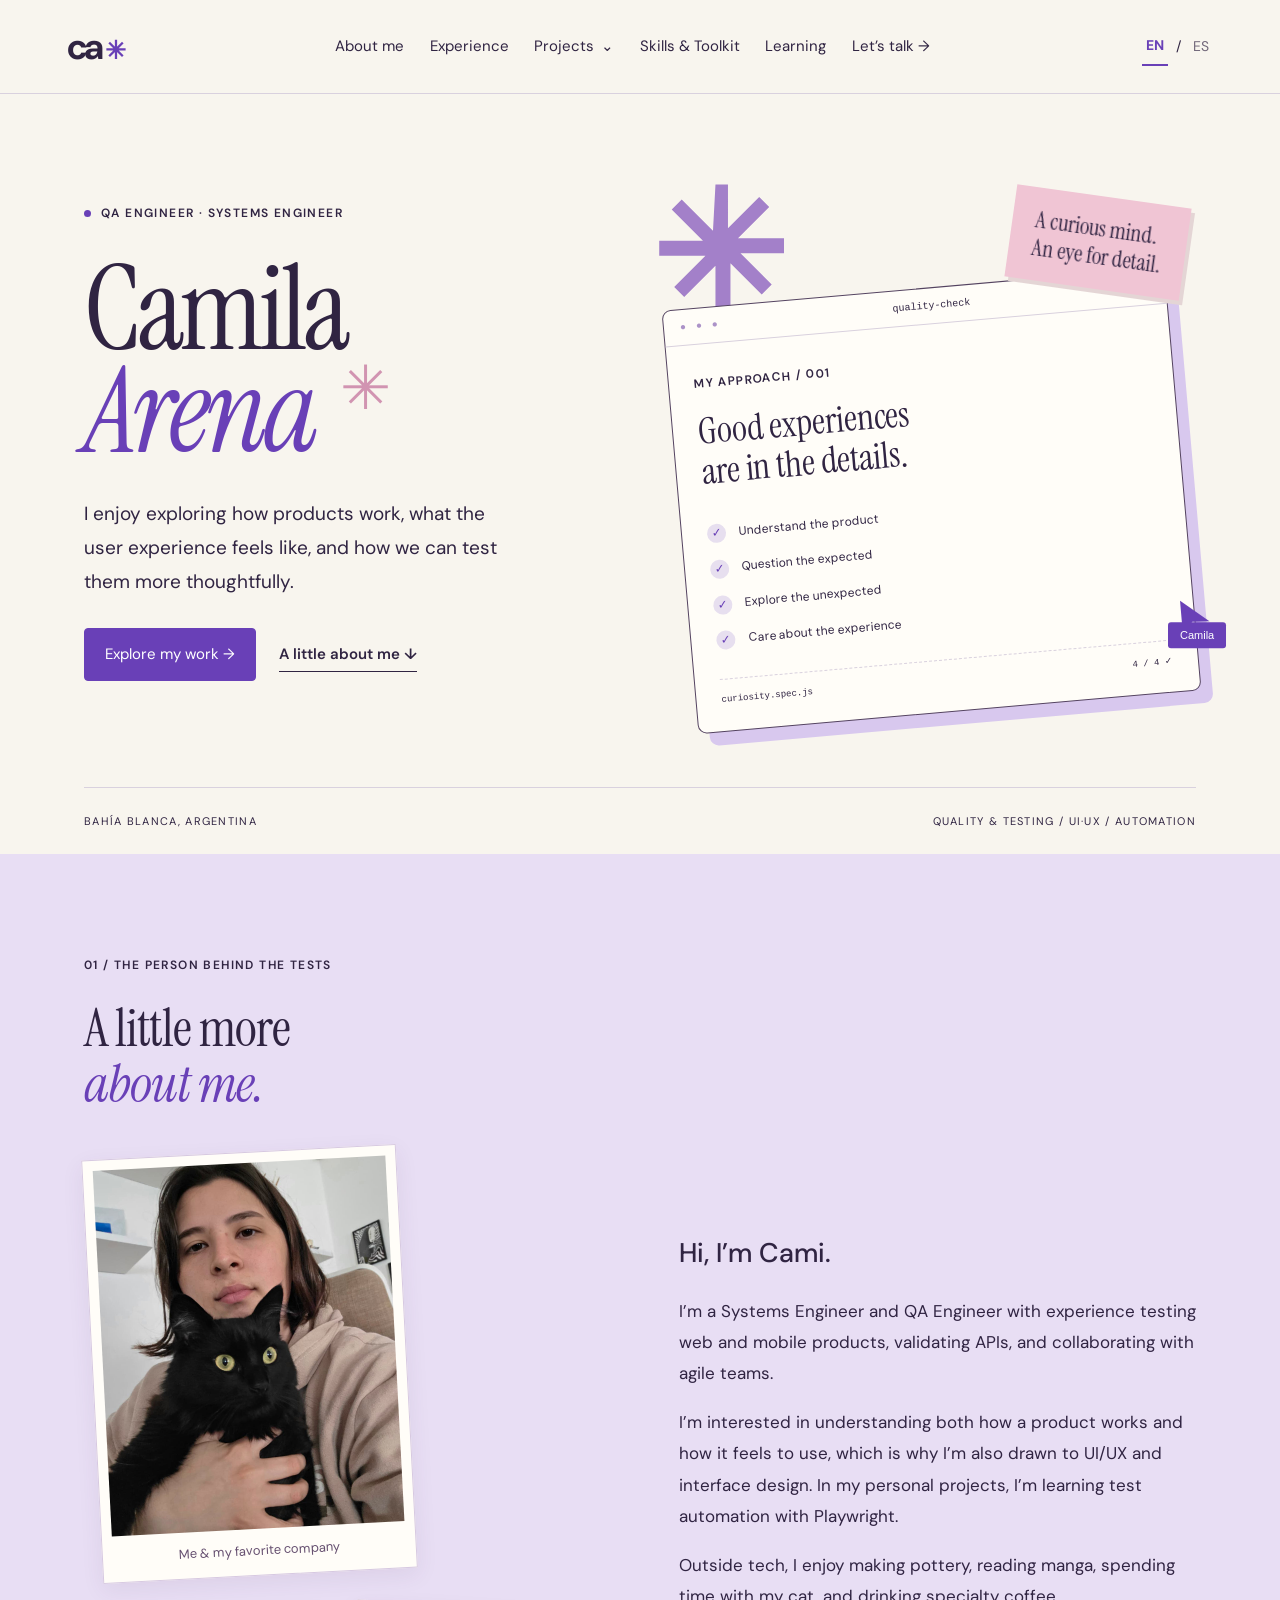
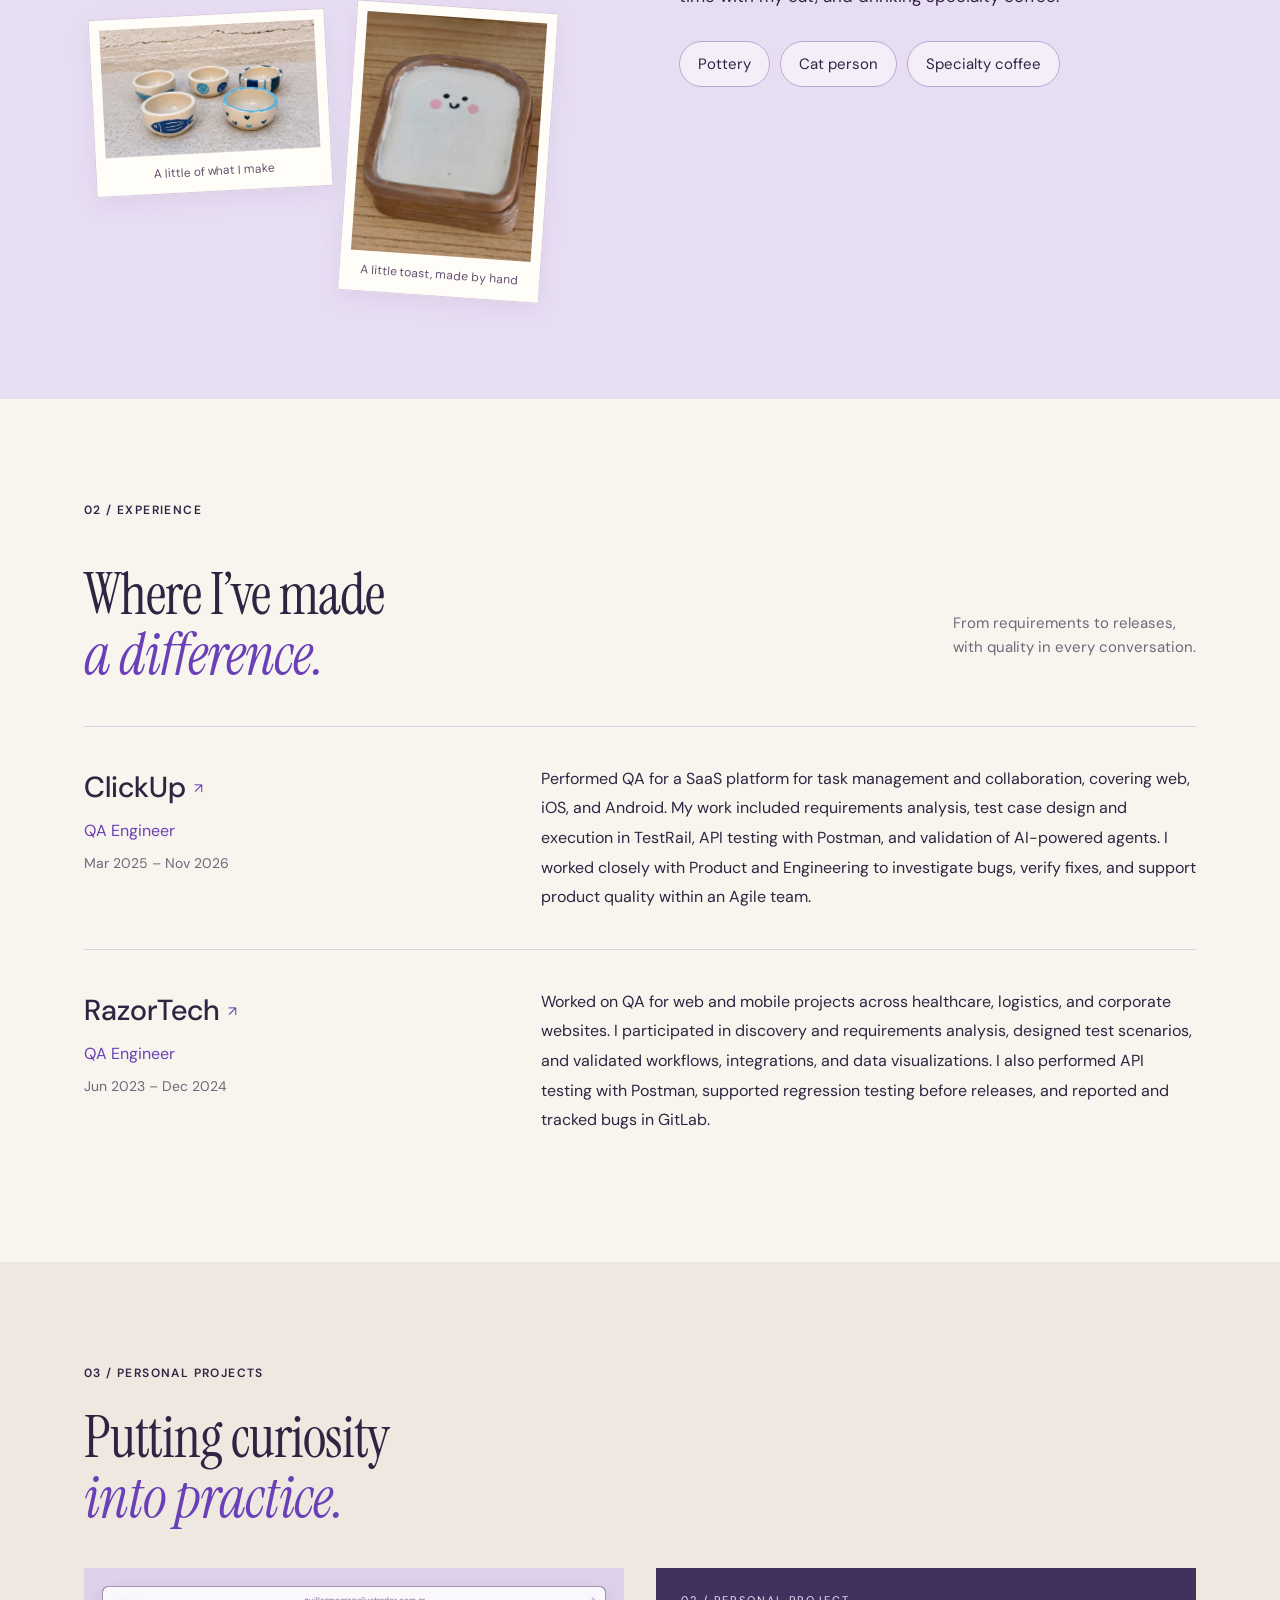
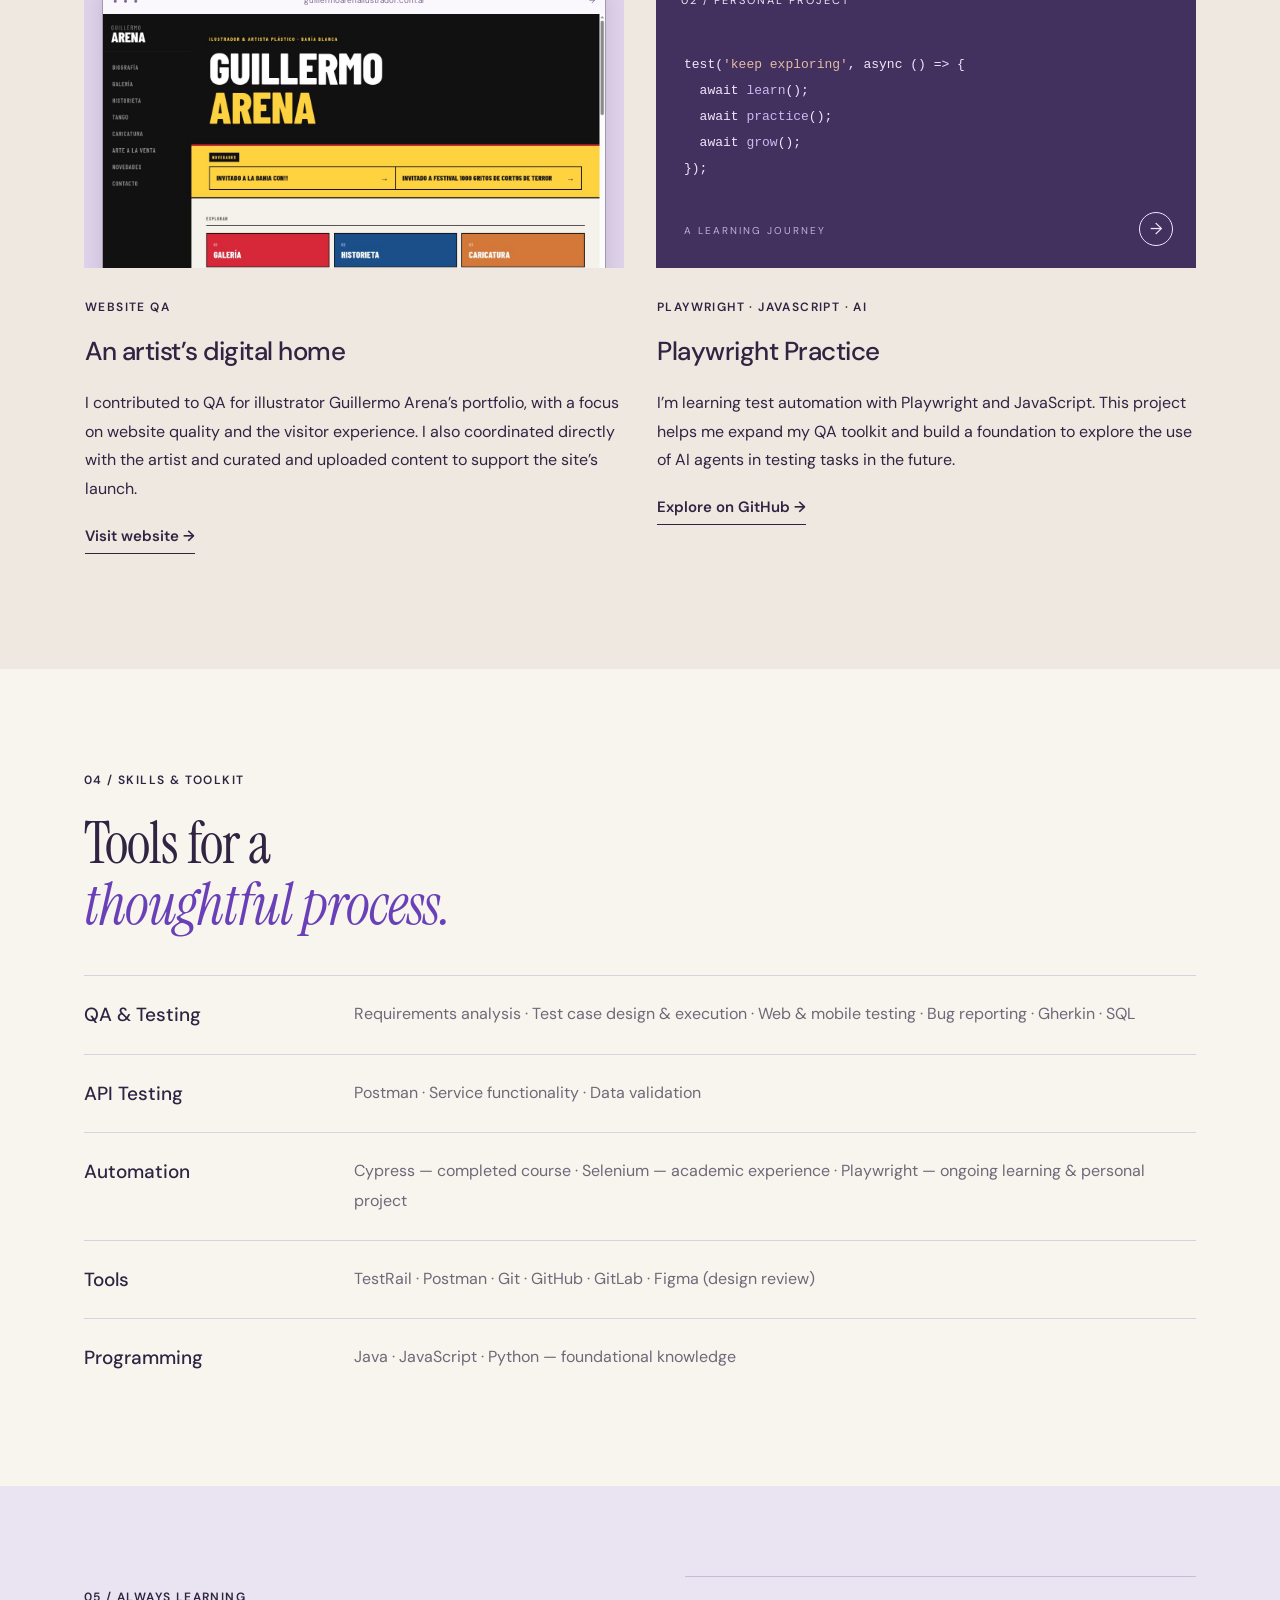
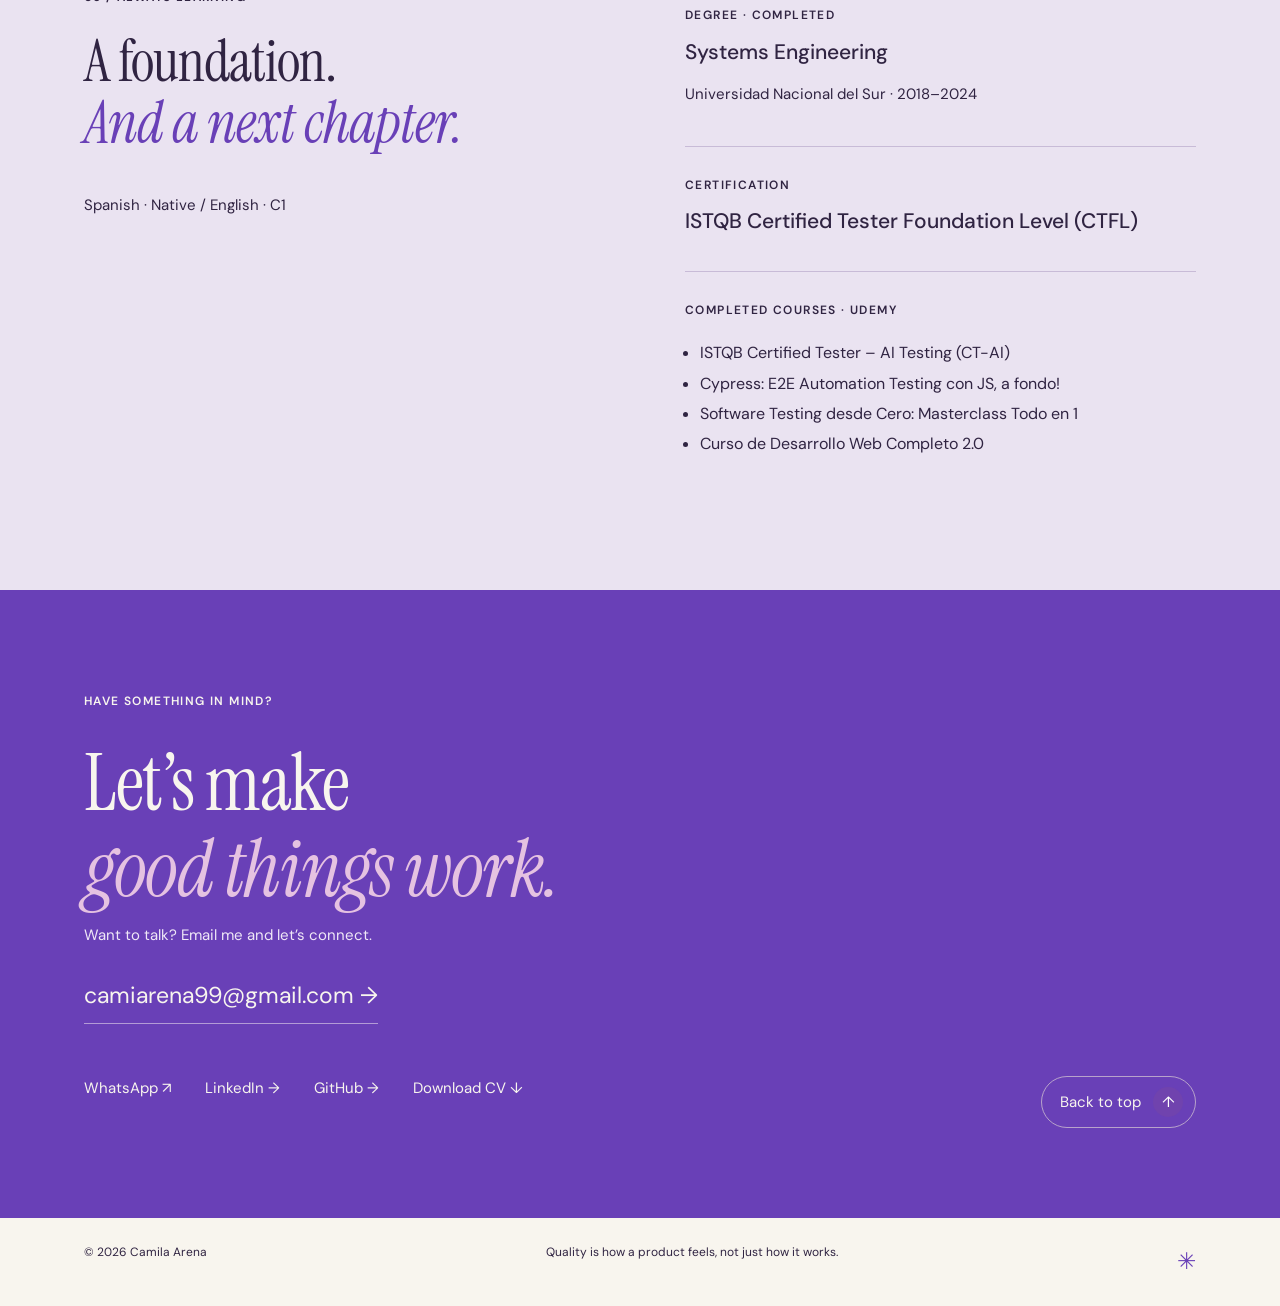
==== commit 72c26ace: "Add social sharing previews" ====
--- a/index.html
+++ b/index.html
@@ -3,11 +3,26 @@
   <head>
     <meta charset="utf-8" />
     <meta name="viewport" content="width=device-width,initial-scale=1" />
-    <meta
-      name="description"
-      content="Camila Arena — QA Engineer. Quality, thoughtful interfaces, and a curious mind. Explore my experience and projects."
-    />
+    <meta name="description" content="QA Engineer and Systems Engineer. Explore Camila Arena’s experience, approach to quality, and selected projects." />
     <meta name="theme-color" content="#f8f5ee" />
+    <link rel="canonical" href="https://camiarena.com.ar/" />
+    <meta property="og:title" content="Camila Arena — QA Engineer" />
+    <meta property="og:description" content="QA Engineer and Systems Engineer. Explore Camila Arena’s experience, approach to quality, and selected projects." />
+    <meta name="twitter:title" content="Camila Arena — QA Engineer" />
+    <meta name="twitter:description" content="QA Engineer and Systems Engineer. Explore Camila Arena’s experience, approach to quality, and selected projects." />
+    <meta property="og:url" content="https://camiarena.com.ar/" />
+    <meta property="og:image:alt" content="Camila Arena — QA Engineer, Systems Engineer and ISTQB Certified" />
+    <meta name="twitter:image:alt" content="Camila Arena — QA Engineer, Systems Engineer and ISTQB Certified" />
+    <meta property="og:type" content="website" />
+    <meta property="og:site_name" content="Camila Arena — QA Portfolio" />
+    <meta property="og:locale" content="en_US" />
+    <meta property="og:image" content="https://camiarena.com.ar/assets/og-camila-arena.png" />
+    <meta property="og:image:secure_url" content="https://camiarena.com.ar/assets/og-camila-arena.png" />
+    <meta property="og:image:type" content="image/png" />
+    <meta property="og:image:width" content="1200" />
+    <meta property="og:image:height" content="630" />
+    <meta name="twitter:card" content="summary_large_image" />
+    <meta name="twitter:image" content="https://camiarena.com.ar/assets/og-camila-arena.png" />
     <title>Camila Arena — QA Engineer</title>
     <link rel="stylesheet" href="style.css" />
   </head>
@@ -15,7 +30,7 @@
     <a class="skip" href="#main">Skip to content</a>
     <header>
       <a class="wordmark" href="#">ca<span>✳︎</span></a>
-      <nav aria-label="Main navigation">
+      <nav id="main-navigation" aria-label="Main navigation">
         <a href="#about" data-en="About me" data-es="Sobre mí">About me</a
         ><a href="#experience" data-en="Experience" data-es="Experiencia"
           >Experience</a
@@ -28,6 +43,7 @@
         <button id="en" aria-pressed="true">EN</button><span>/</span
         ><button id="es" aria-pressed="false">ES</button>
       </div>
+<button class="mobile-menu-toggle" type="button" aria-expanded="false" aria-controls="main-navigation"><span data-en="Menu" data-es="Menú">Menu</span><span class="hamburger-icon" aria-hidden="true"><span></span><span></span><span></span></span></button>
     </header>
     <main id="main">
       <section class="hero wrap">
--- a/style.css
+++ b/style.css
@@ -2024,3 +2024,46 @@
   header nav { justify-content:flex-start; gap:14px 20px; font-size:13px; }
   header .projects-menu { left:auto; right:0; }
 }
+
+/* Compact mobile navigation; desktop navigation is unchanged. */
+.mobile-menu-toggle { display:none; }
+@media(max-width:650px) {
+  header { grid-template-columns:minmax(0,1fr) auto auto; min-height:76px; gap:0 14px; padding:14px 20px; align-items:center; }
+  header .wordmark { grid-column:1; grid-row:1; justify-self:start; }
+  header .language { grid-column:2; grid-row:1; }
+  .mobile-menu-toggle { grid-column:3; grid-row:1; display:inline-flex; align-items:center; justify-content:center; gap:8px; min-height:44px; padding:8px 10px; border:1px solid #d9cee4; border-radius:10px; background:transparent; color:var(--ink); font:inherit; font-size:13px; cursor:pointer; }
+  .hamburger-icon { display:flex; flex-direction:column; gap:4px; width:18px; }
+  .hamburger-icon span { display:block; height:2px; width:18px; background:currentColor; border-radius:2px; transition:transform .2s, opacity .2s; }
+  .mobile-menu-toggle[aria-expanded="true"] .hamburger-icon span:nth-child(1) { transform:translateY(6px) rotate(45deg); }
+  .mobile-menu-toggle[aria-expanded="true"] .hamburger-icon span:nth-child(2) { opacity:0; }
+  .mobile-menu-toggle[aria-expanded="true"] .hamburger-icon span:nth-child(3) { transform:translateY(-6px) rotate(-45deg); }
+  header nav { display:none; grid-column:1 / -1; grid-row:2; width:100%; min-width:0; box-sizing:border-box; margin-top:14px; padding-top:12px; border-top:1px solid var(--line); gap:2px; }
+  header.mobile-menu-open nav { display:flex; flex-direction:column; align-items:stretch; }
+  header nav > a, header nav > a:nth-child(2), header nav > a:last-child { display:block; padding:12px; min-height:44px; box-sizing:border-box; border-radius:8px; font-size:15px; }
+  header .projects-toggle { width:100%; justify-content:space-between; padding:12px; min-height:44px; box-sizing:border-box; font-size:15px; }
+  header .projects-menu { position:static; width:auto; max-width:100%; box-sizing:border-box; margin:0 0 8px 12px; padding:4px 8px; box-shadow:none; border:0; border-left:2px solid #cdb9ee; border-radius:0; background:transparent; }
+  header .projects-menu a { white-space:normal; min-height:44px; box-sizing:border-box; }
+  .detail-contact-actions .back-to-top { justify-self:start; margin-left:0; }
+  .contact-links .back-to-top { align-self:flex-start; margin-left:0; }
+}
+@media(prefers-reduced-motion:reduce) { .hamburger-icon span { transition:none; } }
+
+/* Experience overview on the home page. */
+.job .job-summary { margin:0; font-size:16px; line-height:1.85; }
+
+/* Keep the location and specialties separate from the hero illustration on phones. */
+@media (max-width:650px) {
+  .hero > .art { height:500px; margin-top:22px; margin-bottom:0; }
+  .hero-footer {
+    display:flex;
+    flex-direction:column;
+    align-items:flex-start;
+    gap:10px;
+    margin-top:30px;
+    padding:18px 0 22px;
+    line-height:1.7;
+    font-size:9px;
+    letter-spacing:1.2px;
+  }
+  .hero-footer span { width:100%; text-align:left!important; }
+}
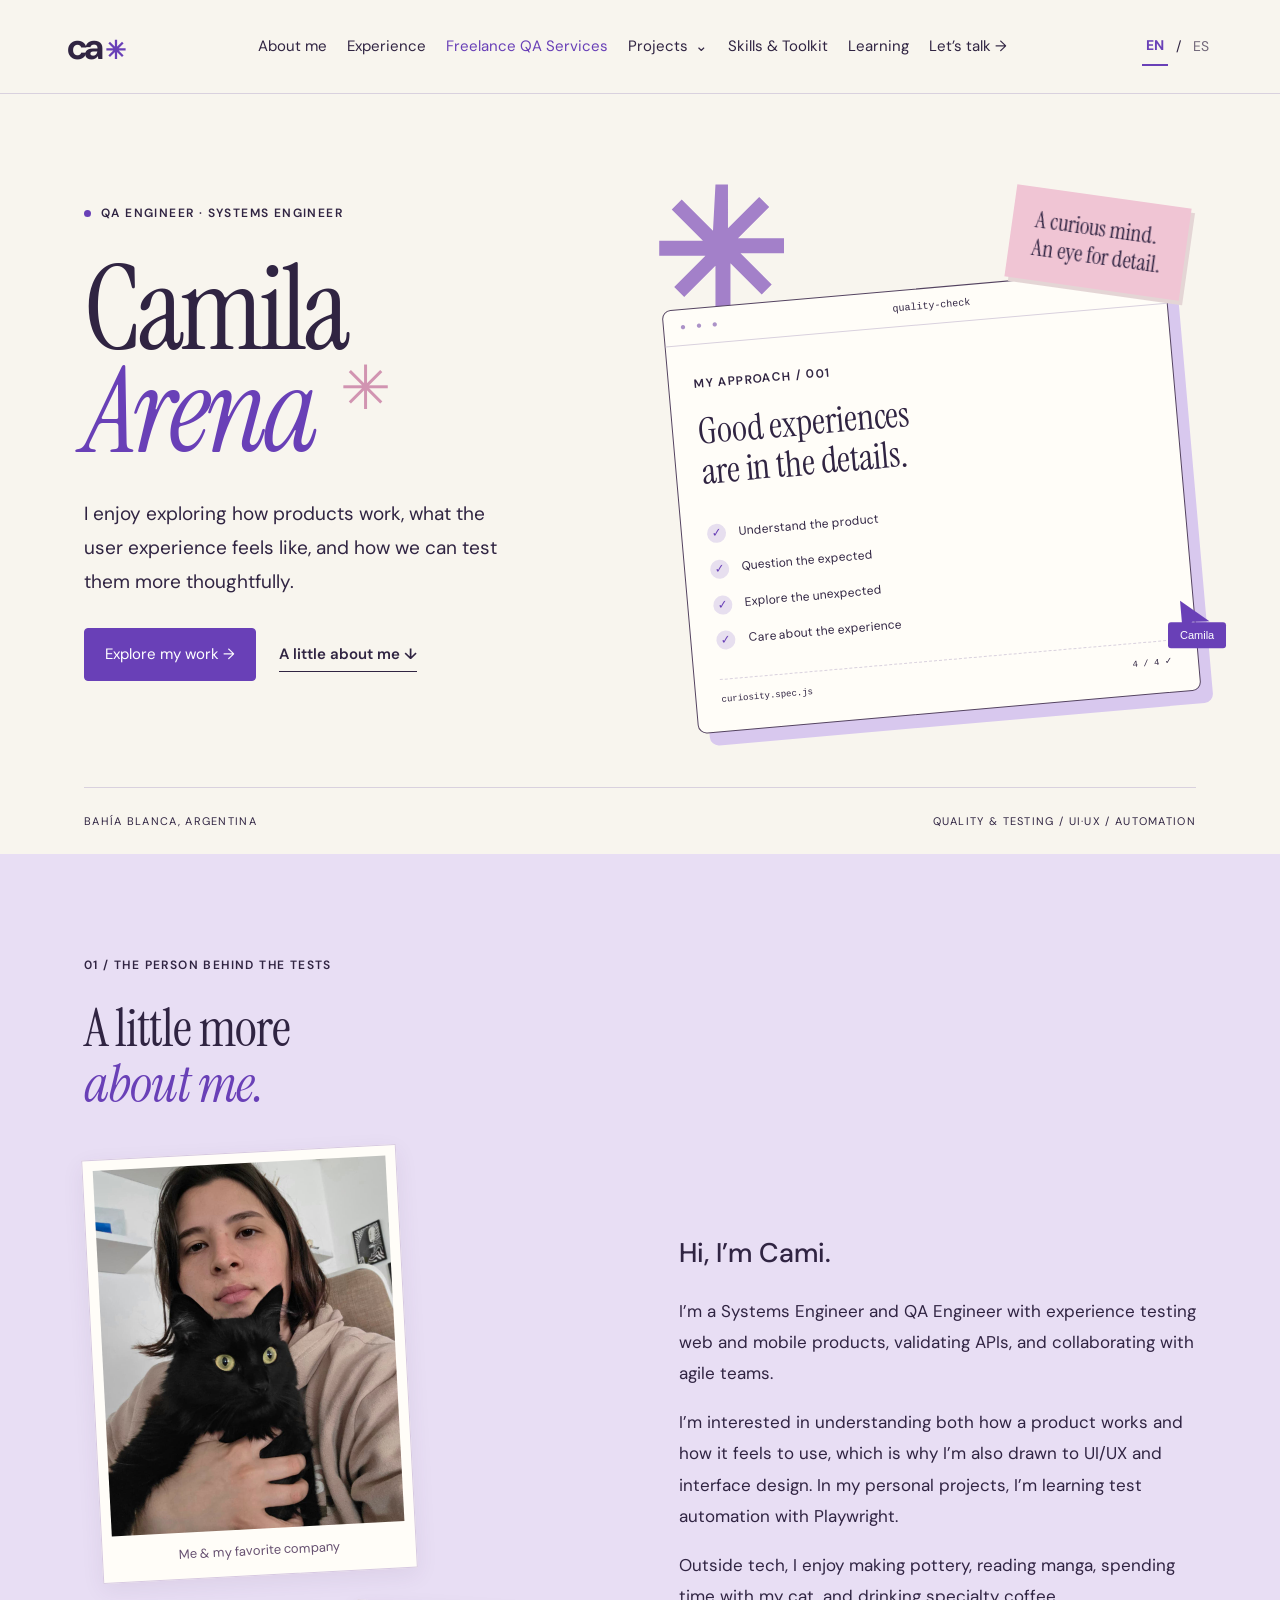
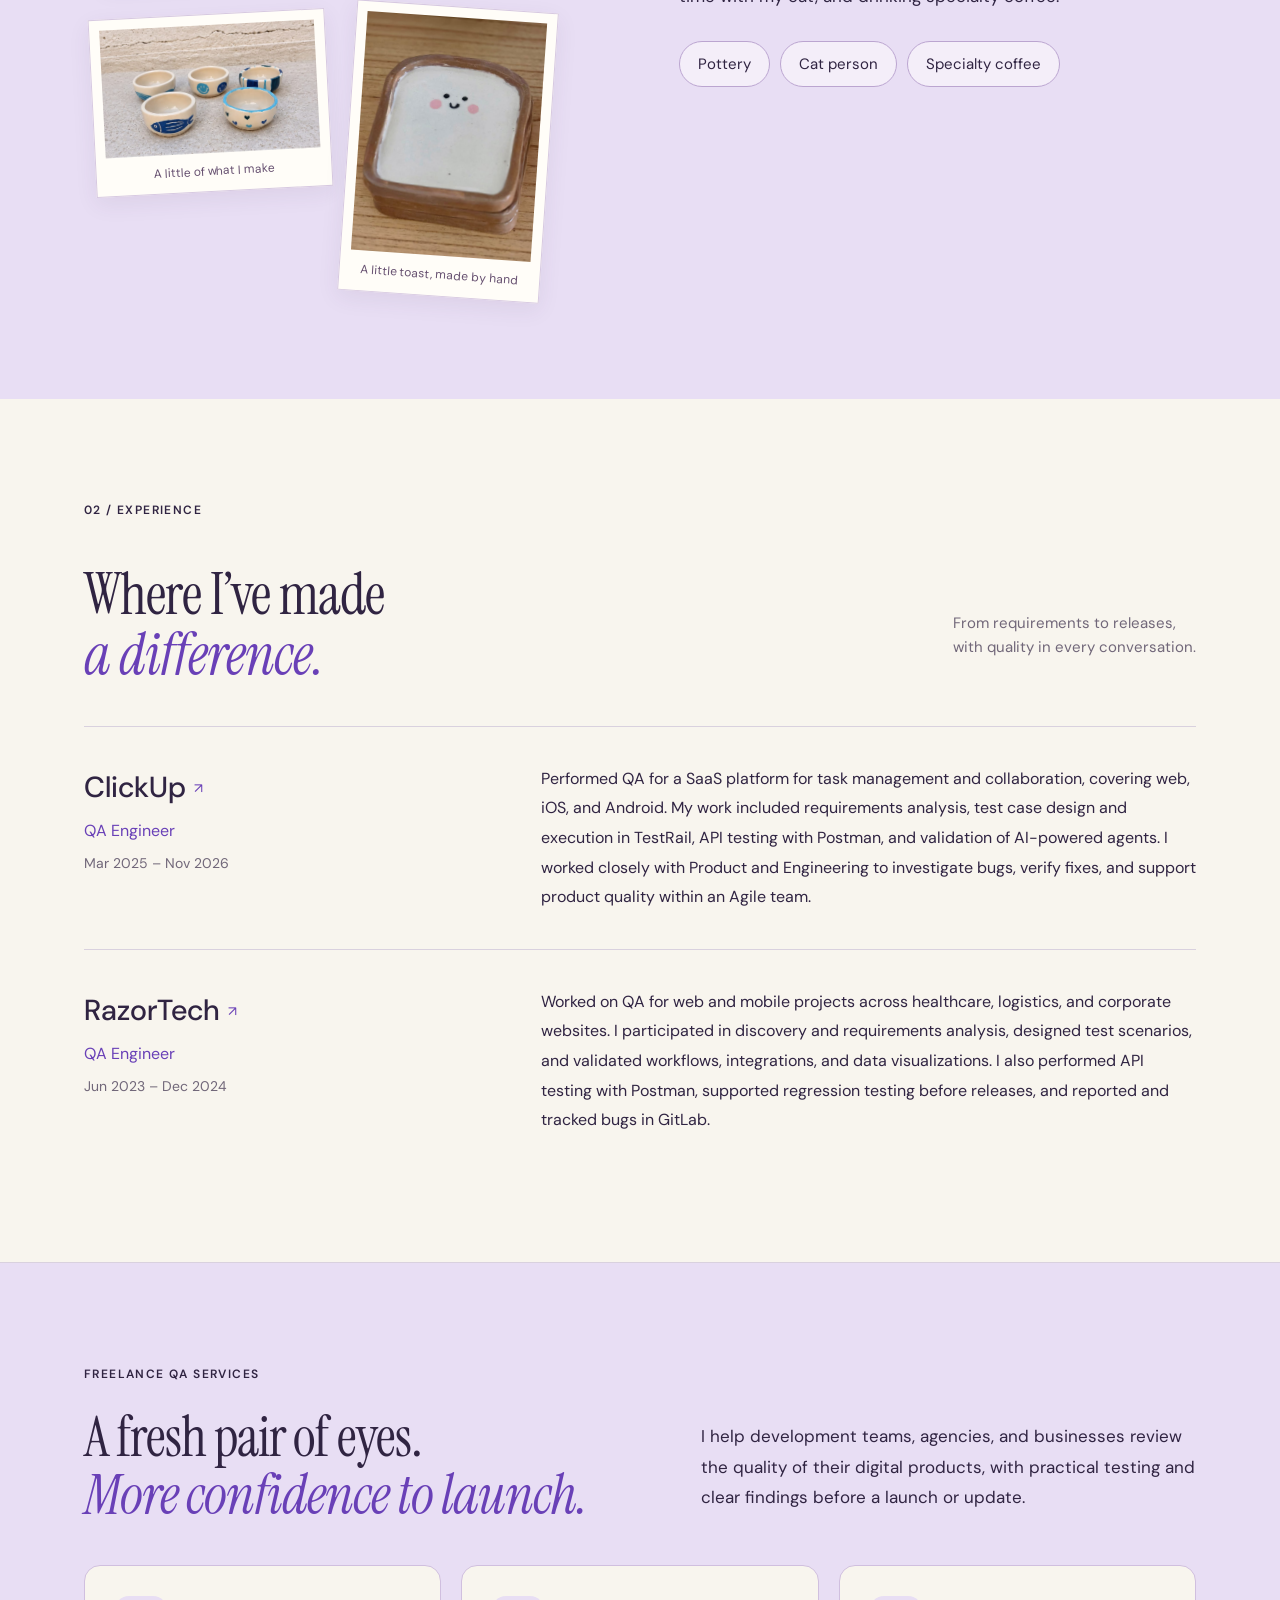
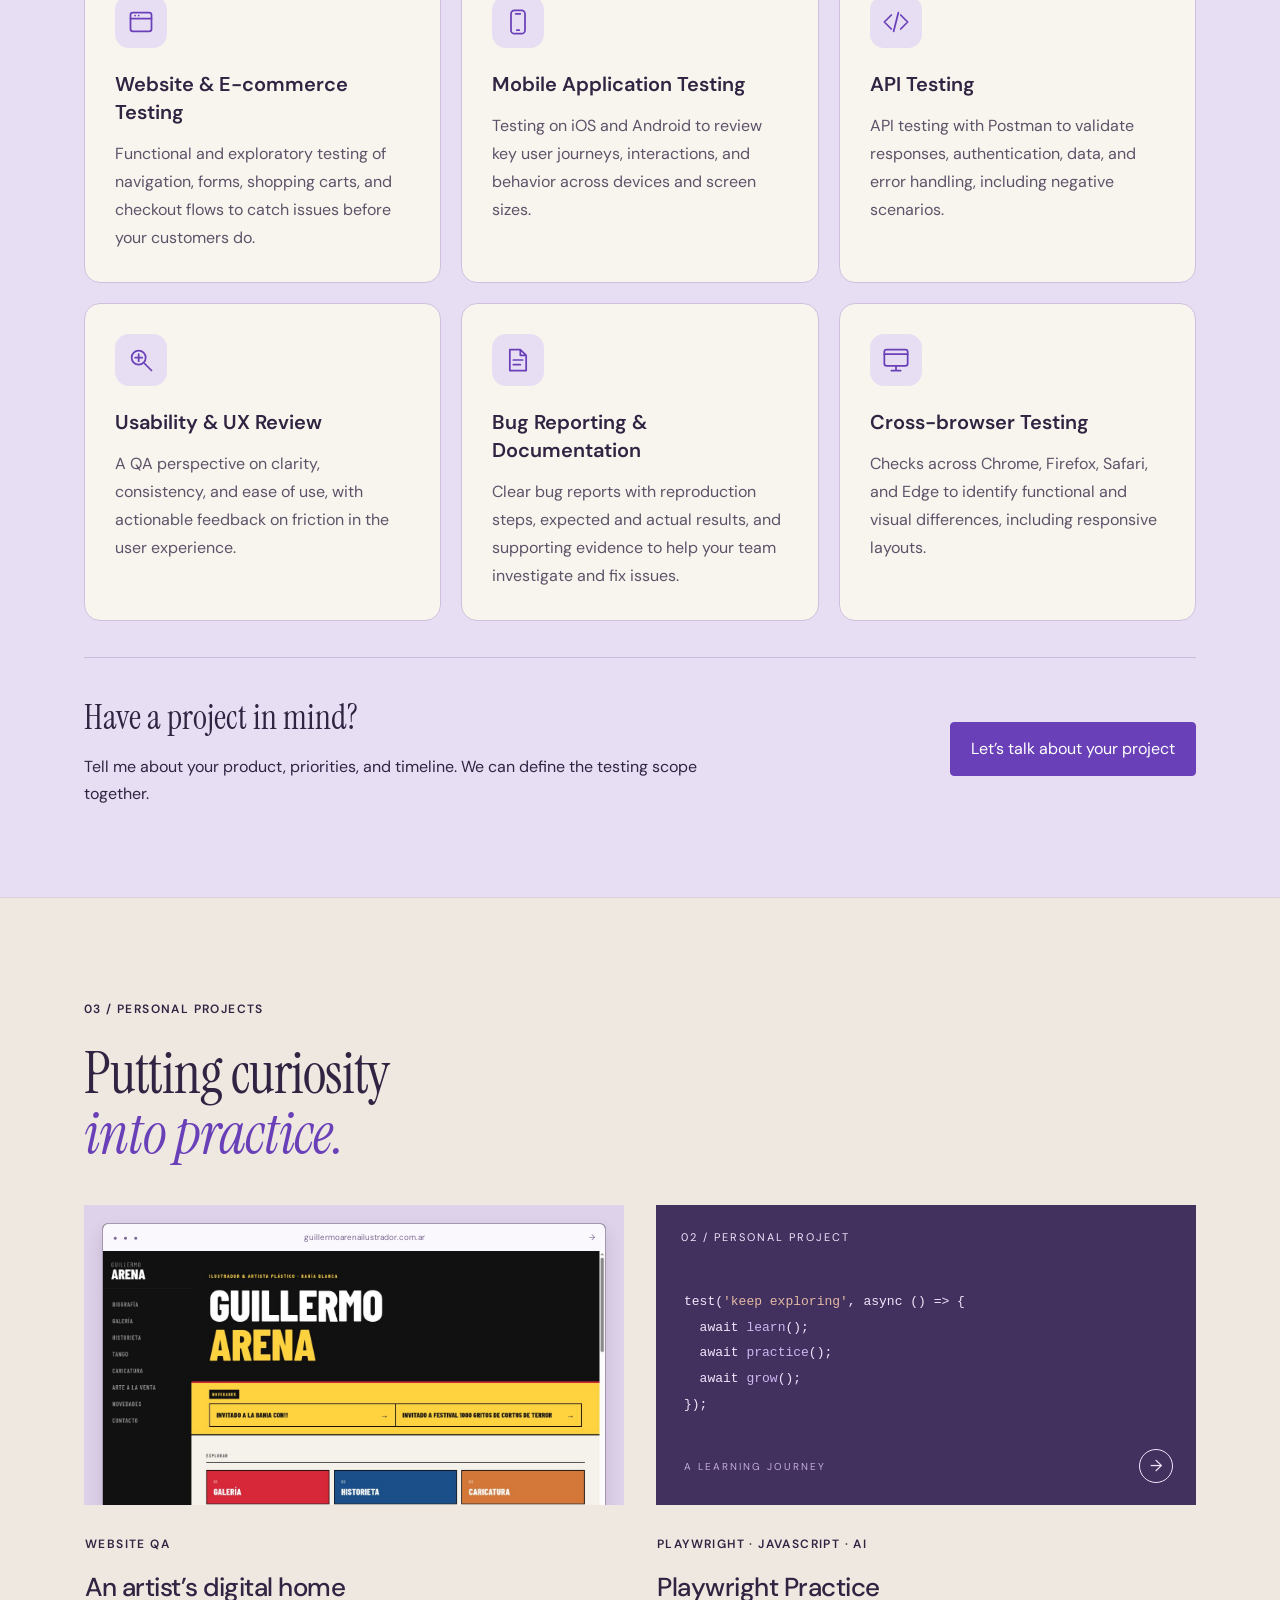
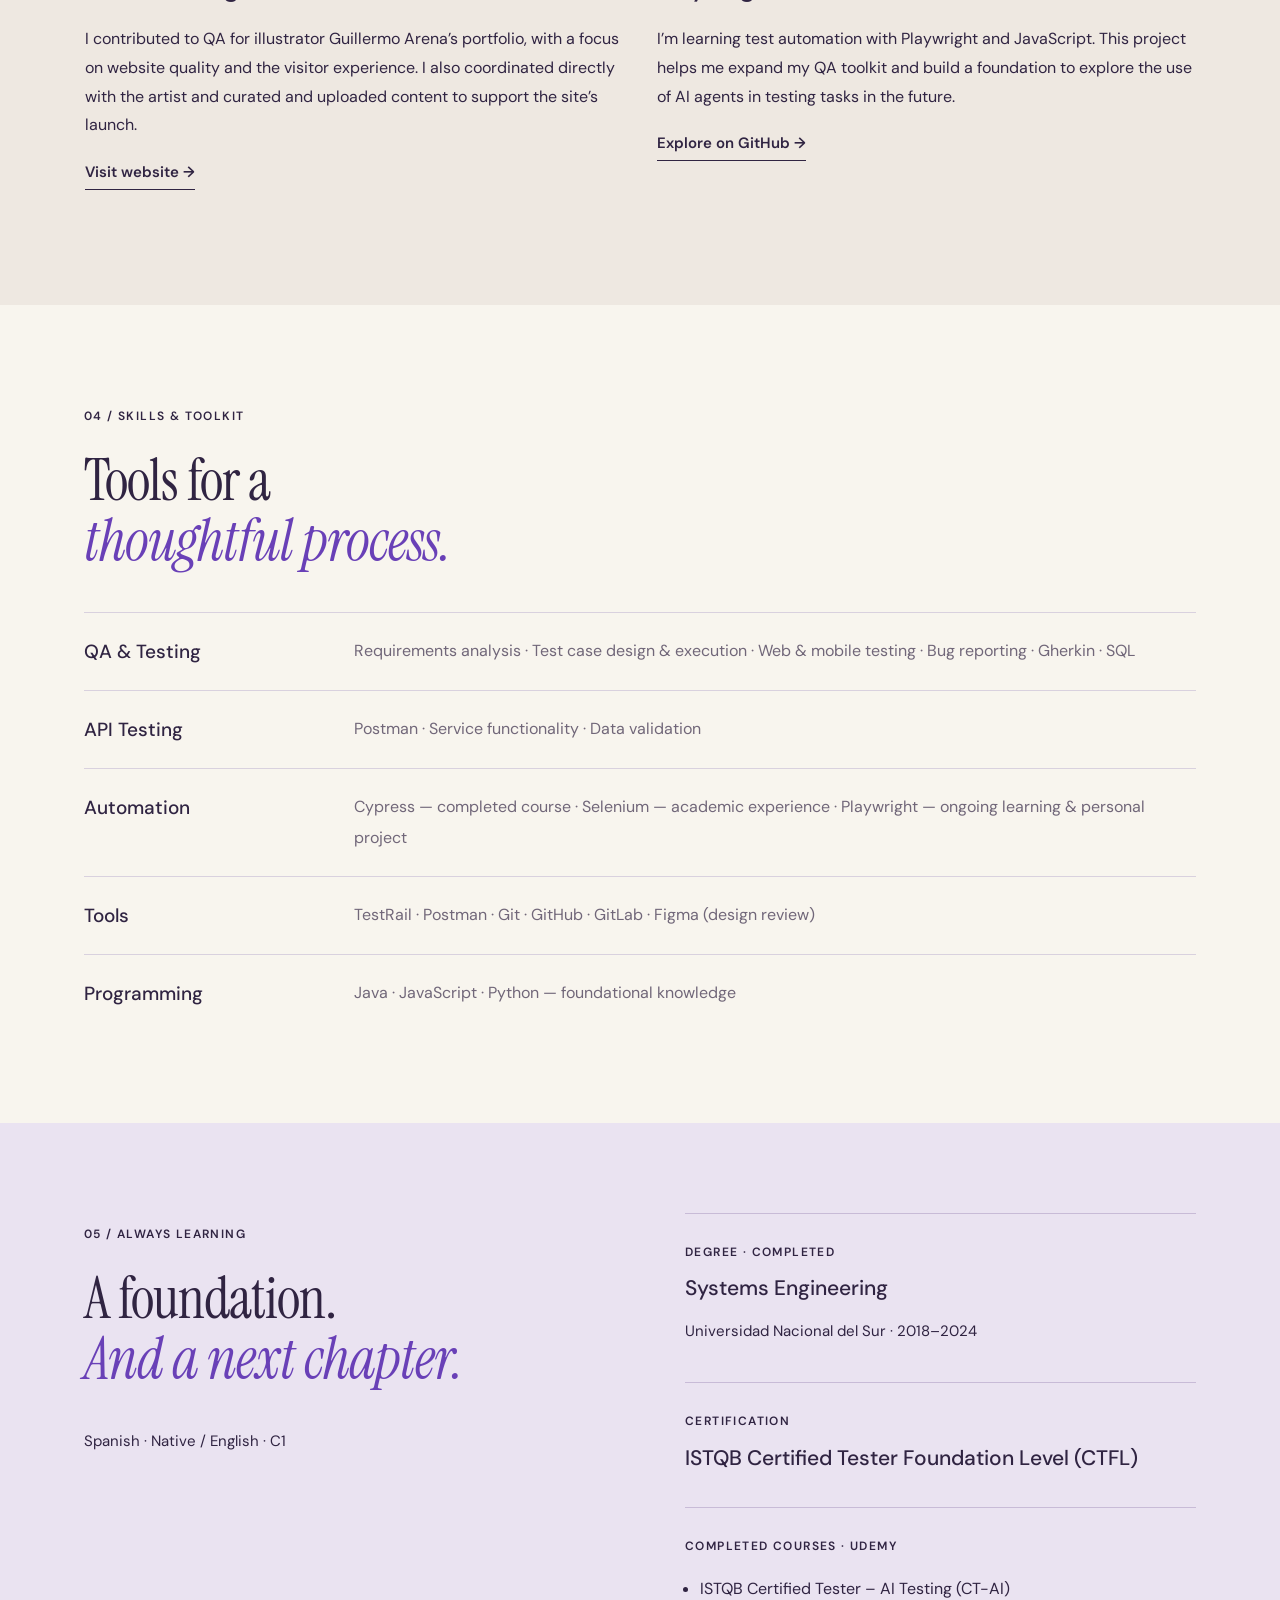
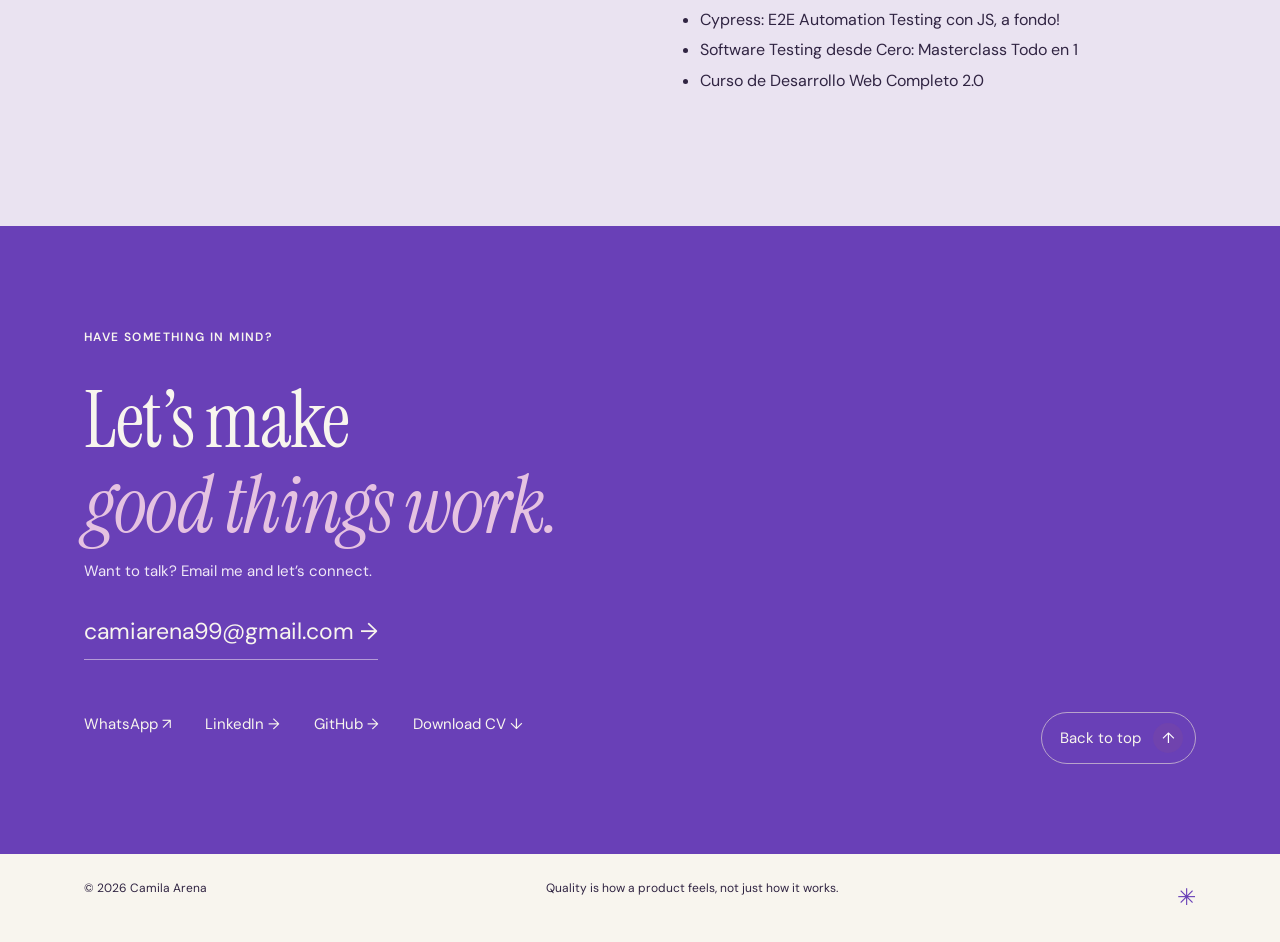
==== commit f2781ae4: "Add freelance QA services section" ====
--- a/index.html
+++ b/index.html
@@ -16,16 +16,17 @@
     <meta property="og:type" content="website" />
     <meta property="og:site_name" content="Camila Arena — QA Portfolio" />
     <meta property="og:locale" content="en_US" />
-    <meta property="og:image" content="https://camiarena.com.ar/assets/og-camila-arena.png" />
-    <meta property="og:image:secure_url" content="https://camiarena.com.ar/assets/og-camila-arena.png" />
-    <meta property="og:image:type" content="image/png" />
+    <meta property="og:image" content="https://camiarena.com.ar/assets/og-portfolio-v2.jpg" />
+    <meta property="og:image:secure_url" content="https://camiarena.com.ar/assets/og-portfolio-v2.jpg" />
+    <meta property="og:image:type" content="image/jpeg" />
     <meta property="og:image:width" content="1200" />
     <meta property="og:image:height" content="630" />
     <meta name="twitter:card" content="summary_large_image" />
-    <meta name="twitter:image" content="https://camiarena.com.ar/assets/og-camila-arena.png" />
+    <meta name="twitter:image" content="https://camiarena.com.ar/assets/og-portfolio-v2.jpg" />
     <title>Camila Arena — QA Engineer</title>
     <link rel="stylesheet" href="style.css" />
   </head>
+
   <body id="top">
     <a class="skip" href="#main">Skip to content</a>
     <header>
@@ -34,7 +35,7 @@
         <a href="#about" data-en="About me" data-es="Sobre mí">About me</a
         ><a href="#experience" data-en="Experience" data-es="Experiencia"
           >Experience</a
-        ><div class="nav-projects"><button class="projects-toggle" type="button" aria-expanded="false" aria-controls="projects-menu"><span data-en="Projects" data-es="Proyectos">Projects</span><span class="menu-chevron" aria-hidden="true">⌄</span></button><div class="projects-menu" id="projects-menu" hidden><a href="clickup.html">ClickUp</a><a href="razor.html">RazorTech</a><a href="#projects" data-en="Personal Projects" data-es="Proyectos personales">Personal Projects</a></div></div
+        ><a class="freelance-nav-link" href="#freelance" data-en="Freelance QA Services" data-es="Servicios QA Freelance">Freelance QA Services</a><div class="nav-projects"><button class="projects-toggle" type="button" aria-expanded="false" aria-controls="projects-menu"><span data-en="Projects" data-es="Proyectos">Projects</span><span class="menu-chevron" aria-hidden="true">⌄</span></button><div class="projects-menu" id="projects-menu" hidden><a href="clickup.html">ClickUp</a><a href="razor.html">RazorTech</a><a href="#projects" data-en="Personal Projects" data-es="Proyectos personales">Personal Projects</a></div></div
         ><a href="#toolkit" data-en="Skills &amp; Toolkit" data-es="Habilidades">Skills &amp; Toolkit</a><a href="#learning" data-en="Learning" data-es="Formación">Learning</a><a href="#contact" data-en="Let’s talk →" data-es="Hablemos →"
           >Let’s talk →</a
         >
@@ -278,6 +279,14 @@
         </div>
         <div id="jobs"></div>
       </section>
+      <section id="freelance" class="freelance section" aria-labelledby="freelance-heading">
+<div class="wrap">
+<p class="eyebrow" data-en="FREELANCE QA SERVICES" data-es="SERVICIOS DE QA FREELANCE">FREELANCE QA SERVICES</p>
+<div class="freelance-heading"><h2 id="freelance-heading" class="section-title" data-en="A fresh pair of eyes.\nMore confidence to launch." data-es="Una mirada nueva.\nMás confianza para lanzar.">A fresh pair of eyes.<br><em>More confidence to launch.</em></h2>
+<p data-en="I help development teams, agencies, and businesses review the quality of their digital products, with practical testing and clear findings before a launch or update." data-es="Ayudo a equipos de desarrollo, agencias y negocios a revisar la calidad de sus productos digitales, con pruebas prácticas y resultados claros antes de un lanzamiento o actualización.">I help development teams, agencies, and businesses review the quality of their digital products, with practical testing and clear findings before a launch or update.</p></div>
+<div class="freelance-grid"><article class="freelance-card"><span class="freelance-icon" aria-hidden="true"><svg width="28" height="28" viewBox="0 0 24 24" fill="none" stroke="currentColor" stroke-width="1.5" stroke-linecap="round" stroke-linejoin="round"><rect x="3" y="4" width="18" height="16" rx="2"/><path d="M3 9h18M7 6.5h.01M10 6.5h.01"/></svg></span><h3 data-en="Website &amp; E-commerce Testing" data-es="Testing de sitios web y e-commerce">Website &amp; E-commerce Testing</h3><p data-en="Functional and exploratory testing of navigation, forms, shopping carts, and checkout flows to catch issues before your customers do." data-es="Pruebas funcionales y exploratorias de navegación, formularios, carritos y flujos de compra para detectar problemas antes que tus clientes.">Functional and exploratory testing of navigation, forms, shopping carts, and checkout flows to catch issues before your customers do.</p></article><article class="freelance-card"><span class="freelance-icon" aria-hidden="true"><svg width="28" height="28" viewBox="0 0 24 24" fill="none" stroke="currentColor" stroke-width="1.5" stroke-linecap="round" stroke-linejoin="round"><rect x="6" y="2" width="12" height="20" rx="3"/><path d="M10 5h4M11 19h2"/></svg></span><h3 data-en="Mobile Application Testing" data-es="Testing de aplicaciones mobile">Mobile Application Testing</h3><p data-en="Testing on iOS and Android to review key user journeys, interactions, and behavior across devices and screen sizes." data-es="Pruebas en iOS y Android para revisar recorridos de usuario, interacciones y comportamiento en distintos dispositivos y tamaños de pantalla.">Testing on iOS and Android to review key user journeys, interactions, and behavior across devices and screen sizes.</p></article><article class="freelance-card"><span class="freelance-icon" aria-hidden="true"><svg width="28" height="28" viewBox="0 0 24 24" fill="none" stroke="currentColor" stroke-width="1.5" stroke-linecap="round" stroke-linejoin="round"><path d="m8 6-6 6 6 6m8-12 6 6-6 6M14 4l-4 16"/></svg></span><h3 data-en="API Testing" data-es="Testing de APIs">API Testing</h3><p data-en="API testing with Postman to validate responses, authentication, data, and error handling, including negative scenarios." data-es="Pruebas de APIs con Postman para validar respuestas, autenticación, datos y manejo de errores, incluyendo escenarios negativos.">API testing with Postman to validate responses, authentication, data, and error handling, including negative scenarios.</p></article><article class="freelance-card"><span class="freelance-icon" aria-hidden="true"><svg width="28" height="28" viewBox="0 0 24 24" fill="none" stroke="currentColor" stroke-width="1.5" stroke-linecap="round" stroke-linejoin="round"><circle cx="10" cy="10" r="6"/><path d="m15 15 6 6M7 10h6M10 7v6"/></svg></span><h3 data-en="Usability &amp; UX Review" data-es="Revisión de usabilidad y UX">Usability &amp; UX Review</h3><p data-en="A QA perspective on clarity, consistency, and ease of use, with actionable feedback on friction in the user experience." data-es="Una mirada de QA sobre la claridad, la consistencia y la facilidad de uso, con recomendaciones concretas sobre dificultades en la experiencia de usuario.">A QA perspective on clarity, consistency, and ease of use, with actionable feedback on friction in the user experience.</p></article><article class="freelance-card"><span class="freelance-icon" aria-hidden="true"><svg width="28" height="28" viewBox="0 0 24 24" fill="none" stroke="currentColor" stroke-width="1.5" stroke-linecap="round" stroke-linejoin="round"><path d="M14 3H5v18h14V8zM14 3v5h5M8 12h8M8 16h6"/></svg></span><h3 data-en="Bug Reporting &amp; Documentation" data-es="Reporte de bugs y documentación">Bug Reporting &amp; Documentation</h3><p data-en="Clear bug reports with reproduction steps, expected and actual results, and supporting evidence to help your team investigate and fix issues." data-es="Reportes claros con pasos para reproducir, resultados esperados y obtenidos, y evidencia para que tu equipo pueda investigar y resolver los problemas.">Clear bug reports with reproduction steps, expected and actual results, and supporting evidence to help your team investigate and fix issues.</p></article><article class="freelance-card"><span class="freelance-icon" aria-hidden="true"><svg width="28" height="28" viewBox="0 0 24 24" fill="none" stroke="currentColor" stroke-width="1.5" stroke-linecap="round" stroke-linejoin="round"><rect x="2" y="3" width="20" height="14" rx="2"/><path d="M8 21h8M12 17v4M2 7h20"/></svg></span><h3 data-en="Cross-browser Testing" data-es="Testing en distintos navegadores">Cross-browser Testing</h3><p data-en="Checks across Chrome, Firefox, Safari, and Edge to identify functional and visual differences, including responsive layouts." data-es="Pruebas en Chrome, Firefox, Safari y Edge para identificar diferencias funcionales y visuales, incluyendo diseños responsive.">Checks across Chrome, Firefox, Safari, and Edge to identify functional and visual differences, including responsive layouts.</p></article></div>
+<div class="freelance-cta"><div><h3 data-en="Have a project in mind?" data-es="¿Tenés un proyecto en mente?">Have a project in mind?</h3><p data-en="Tell me about your product, priorities, and timeline. We can define the testing scope together." data-es="Contame sobre tu producto, tus prioridades y tus plazos. Podemos definir el alcance de las pruebas en conjunto.">Tell me about your product, priorities, and timeline. We can define the testing scope together.</p></div><a class="button freelance-button" href="mailto:camiarena99@gmail.com?subject=Freelance%20QA%20inquiry" data-en="Let’s talk about your project" data-es="Hablemos de tu proyecto">Let’s talk about your project</a></div>
+</div></section>
       <section id="projects" class="projects section">
         <div class="wrap">
           <p
@@ -520,5 +529,11 @@
       ><span>✳︎</span>
     </footer>
     <script src="app.js"></script>
+    <script>
+      window.va = window.va || function () {
+        (window.vaq = window.vaq || []).push(arguments);
+      };
+    </script>
+    <script defer src="/_vercel/insights/script.js"></script>
   </body>
 </html>
--- a/style.css
+++ b/style.css
@@ -2067,3 +2067,24 @@
   }
   .hero-footer span { width:100%; text-align:left!important; }
 }
+
+/* Freelance QA services */
+.freelance { background:var(--lilac); border-block:1px solid var(--line); }
+.freelance-heading { display:grid; grid-template-columns:1.15fr 1fr; gap:48px; align-items:center; margin-bottom:40px; }
+.freelance-heading .section-title { margin:0; font-size:clamp(36px,4.3vw,58px); }
+.freelance-heading > p { margin:0; max-width:48ch; font-size:17px; line-height:1.8; }
+.freelance-grid { display:grid; grid-template-columns:repeat(3,minmax(0,1fr)); gap:20px; }
+.freelance-card { min-width:0; padding:30px; background:var(--paper); border:1px solid #d0bfdf; border-radius:16px; transition:transform .2s ease,box-shadow .2s ease,border-color .2s ease; }
+.freelance-icon { display:inline-flex; align-items:center; justify-content:center; width:52px; height:52px; background:var(--lilac); color:var(--purple); border-radius:14px; margin-bottom:22px; }
+.freelance-card h3 { margin:0 0 14px; font-family:"DM Sans",sans-serif; font-size:20px; line-height:1.4; font-weight:600; }
+.freelance-card p { margin:0; font-size:16px; line-height:1.75; color:#5e5269; }
+.freelance-cta { display:flex; align-items:center; justify-content:space-between; gap:32px; margin-top:36px; padding-top:32px; border-top:1px solid #cbbbda; }
+.freelance-cta h3 { margin:0 0 8px; font-family:"Instrument Serif",Georgia,serif; font-size:34px; font-weight:400; }
+.freelance-cta p { margin:0; max-width:58ch; font-size:16px; }
+.freelance .freelance-button { flex-shrink:0; text-align:center; white-space:normal; max-width:100%; font-size:16px; }
+header nav .freelance-nav-link { color:var(--purple); }
+@media(hover:hover) and (pointer:fine) { .freelance-card:hover { transform:translateY(-4px); border-color:var(--purple); box-shadow:0 12px 25px #3024420c; } }
+@media(min-width:651px) { header { height:auto; min-height:94px; padding-top:16px; padding-bottom:16px; } header nav { flex-wrap:wrap; justify-content:center; gap:12px 20px; } }
+@media(max-width:950px) { .freelance-heading { grid-template-columns:1fr; gap:24px; } .freelance-grid { grid-template-columns:repeat(2,minmax(0,1fr)); } .freelance-cta { align-items:flex-start; flex-direction:column; gap:24px; } }
+@media(max-width:650px) { .freelance-grid { grid-template-columns:minmax(0,1fr); gap:16px; } .freelance-card { padding:26px; } .freelance-heading { margin-bottom:30px; } .freelance .freelance-button { width:100%; } }
+@media(prefers-reduced-motion:reduce) { .freelance-card { transition:none; } .freelance-card:hover { transform:none; } }
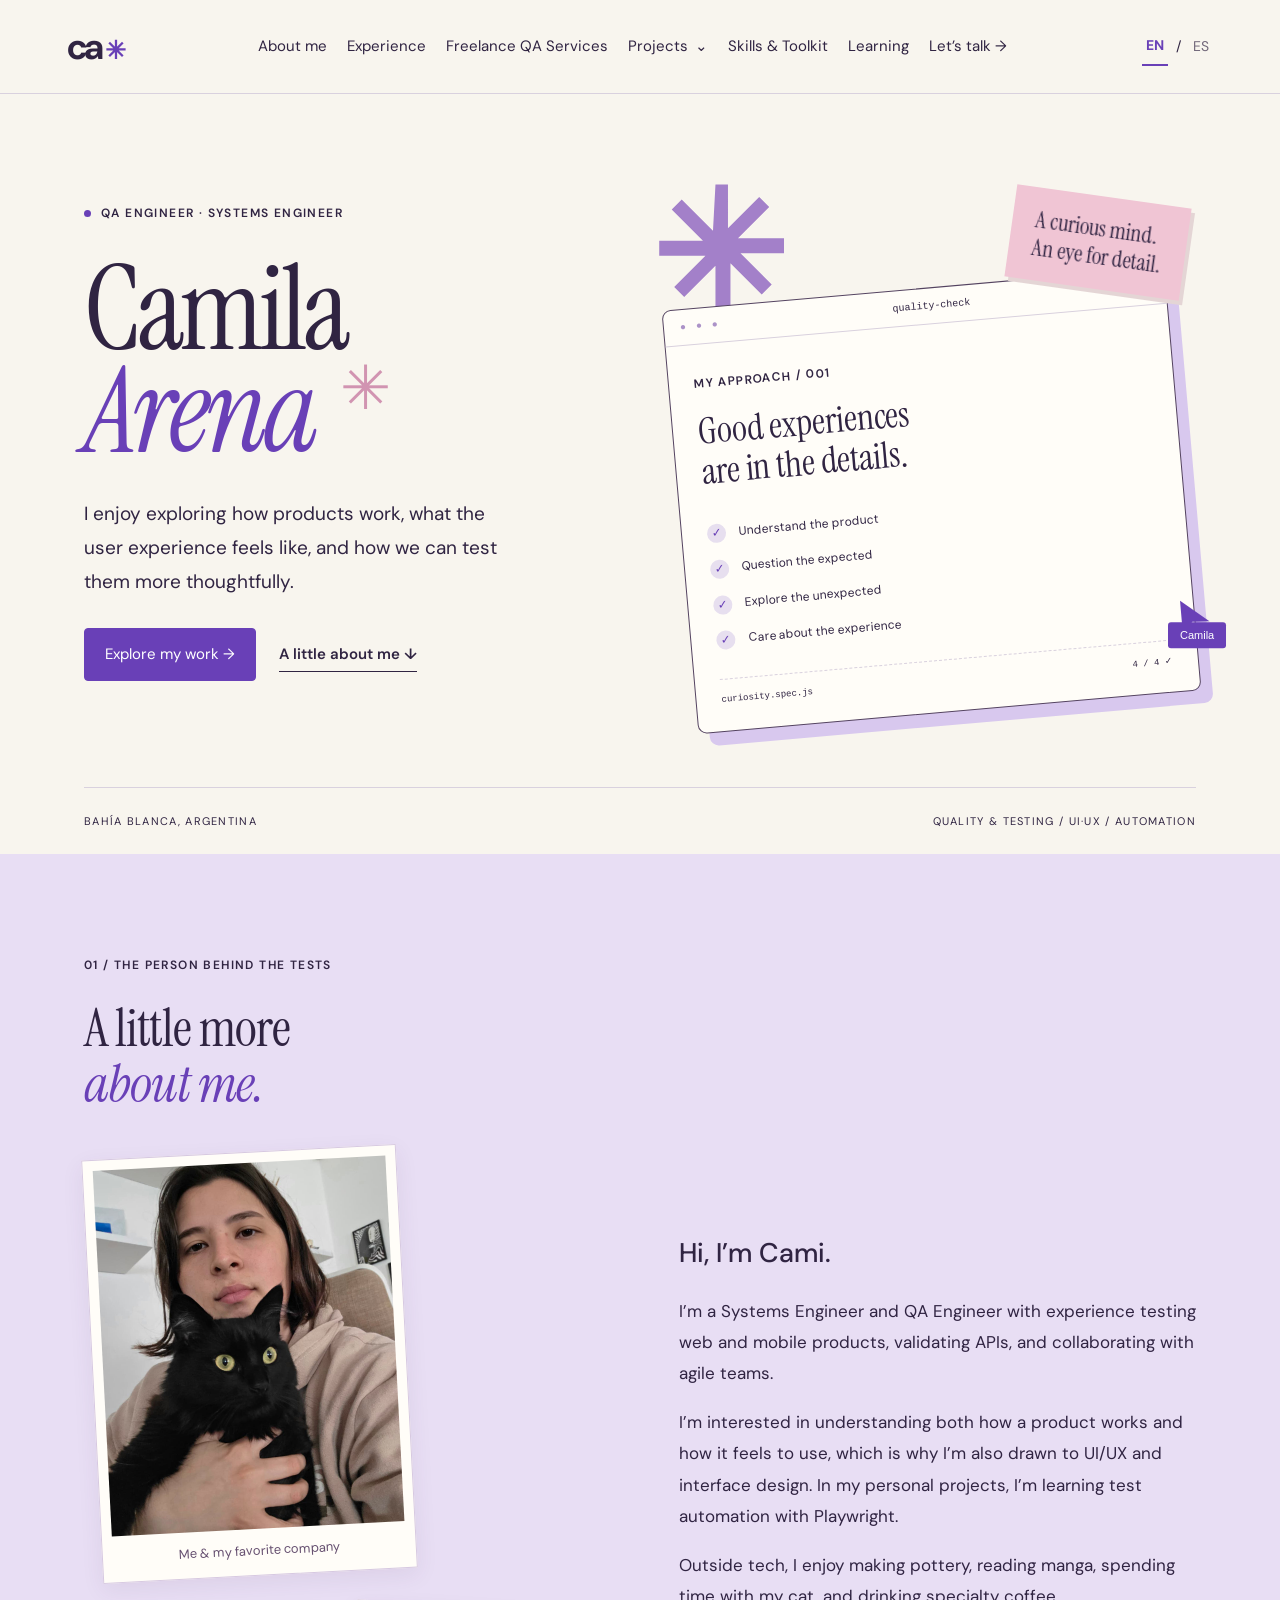
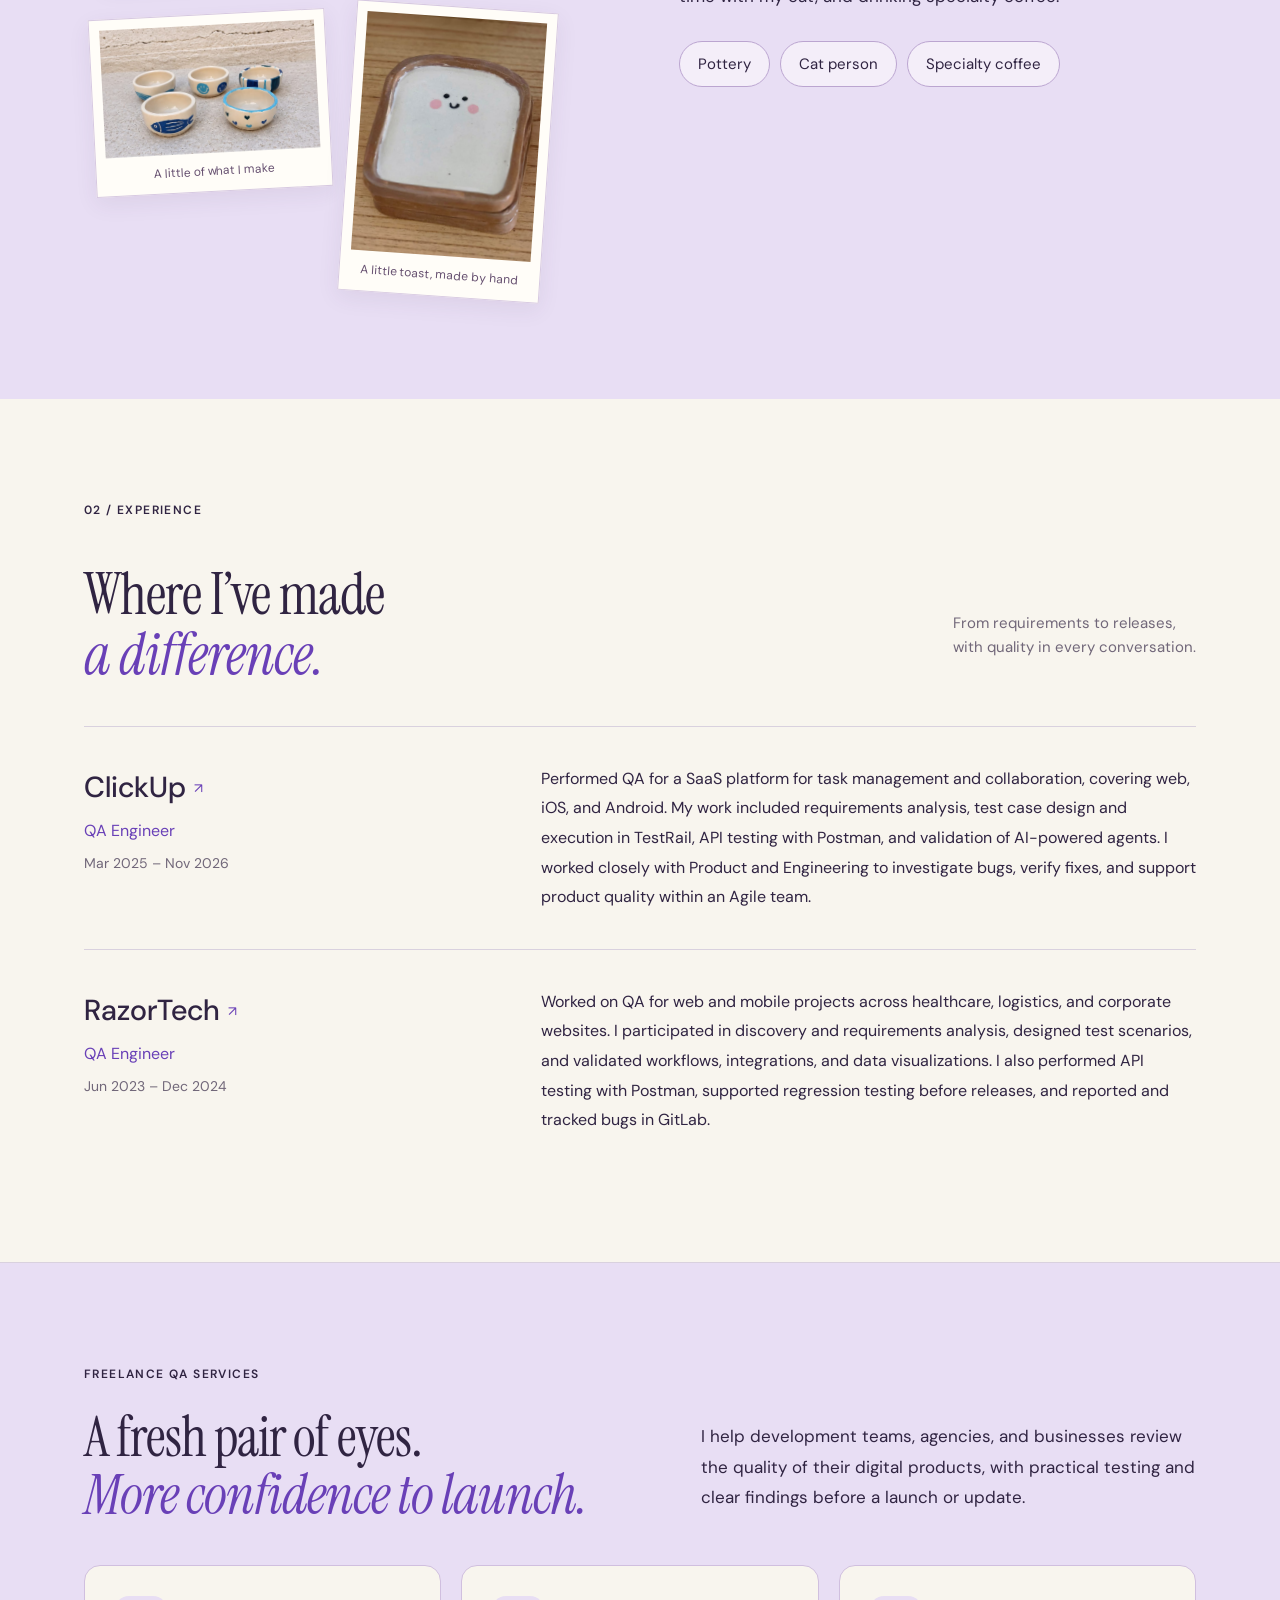
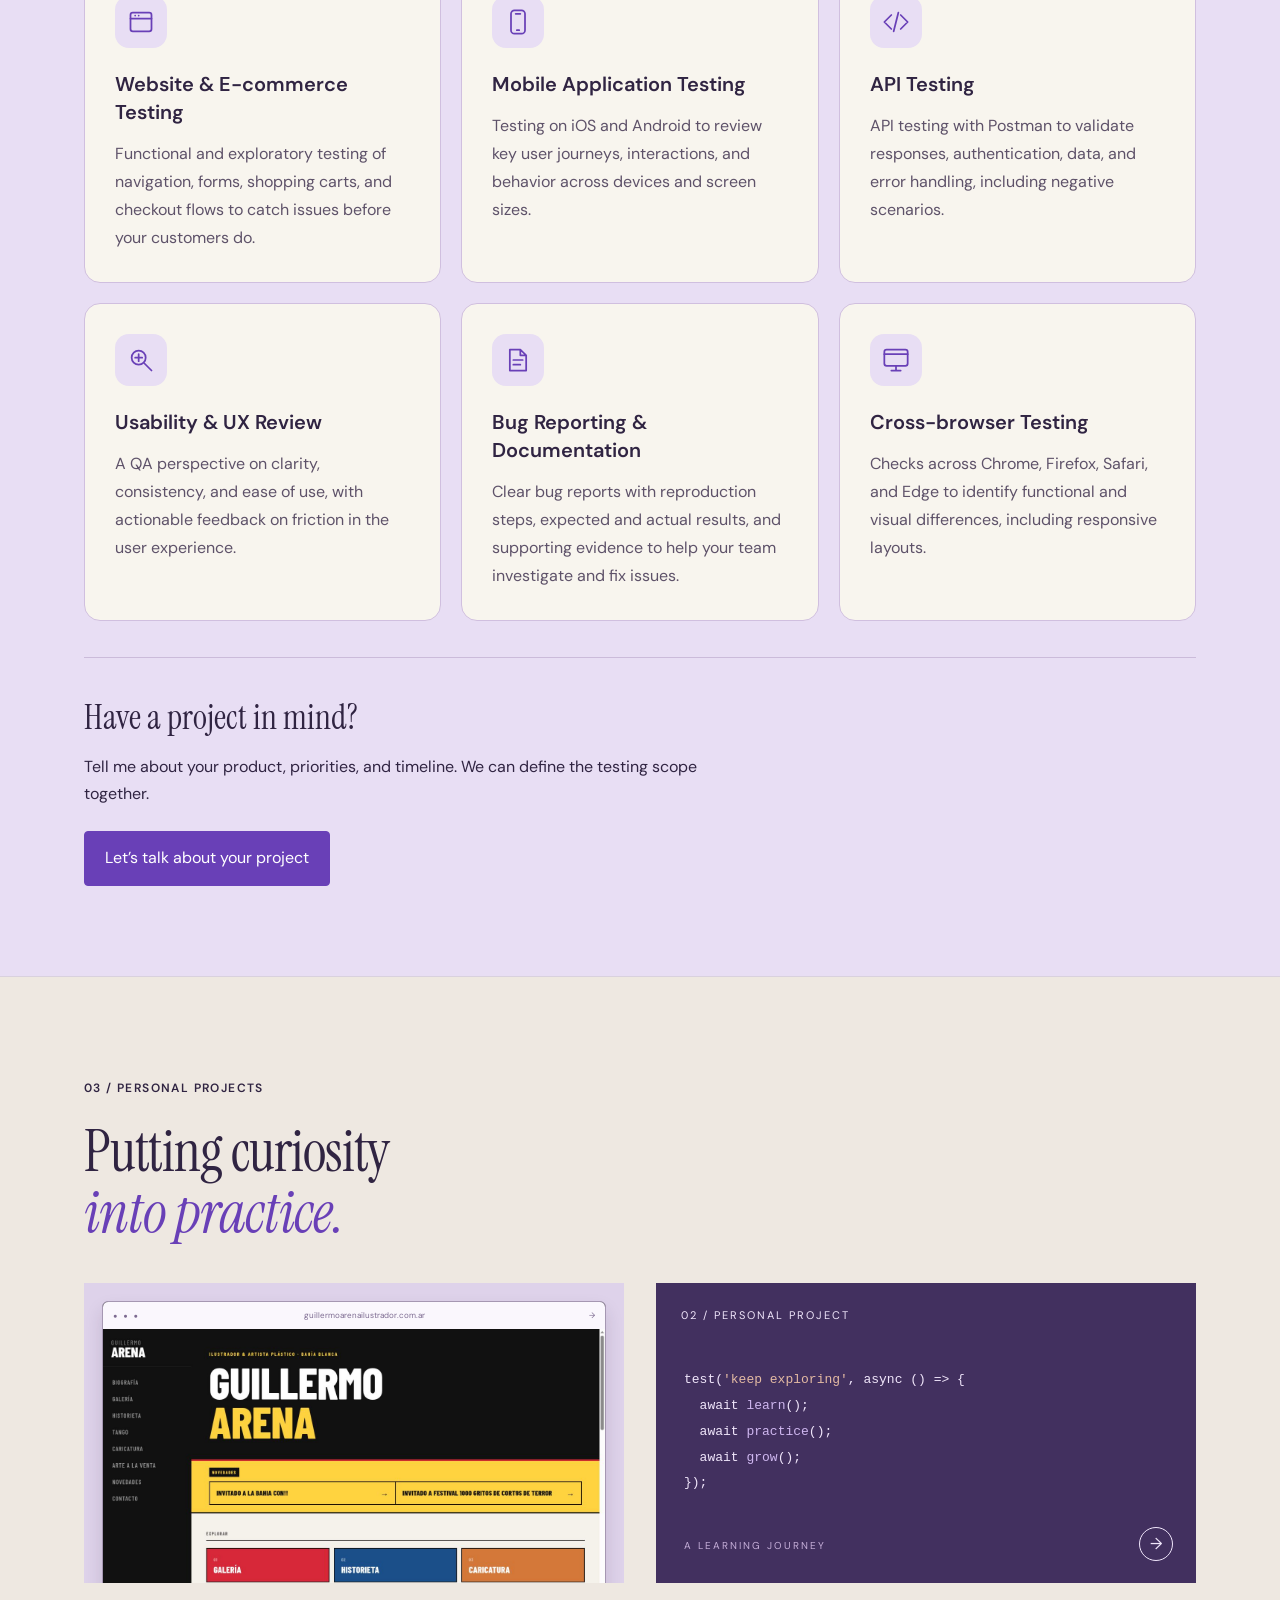
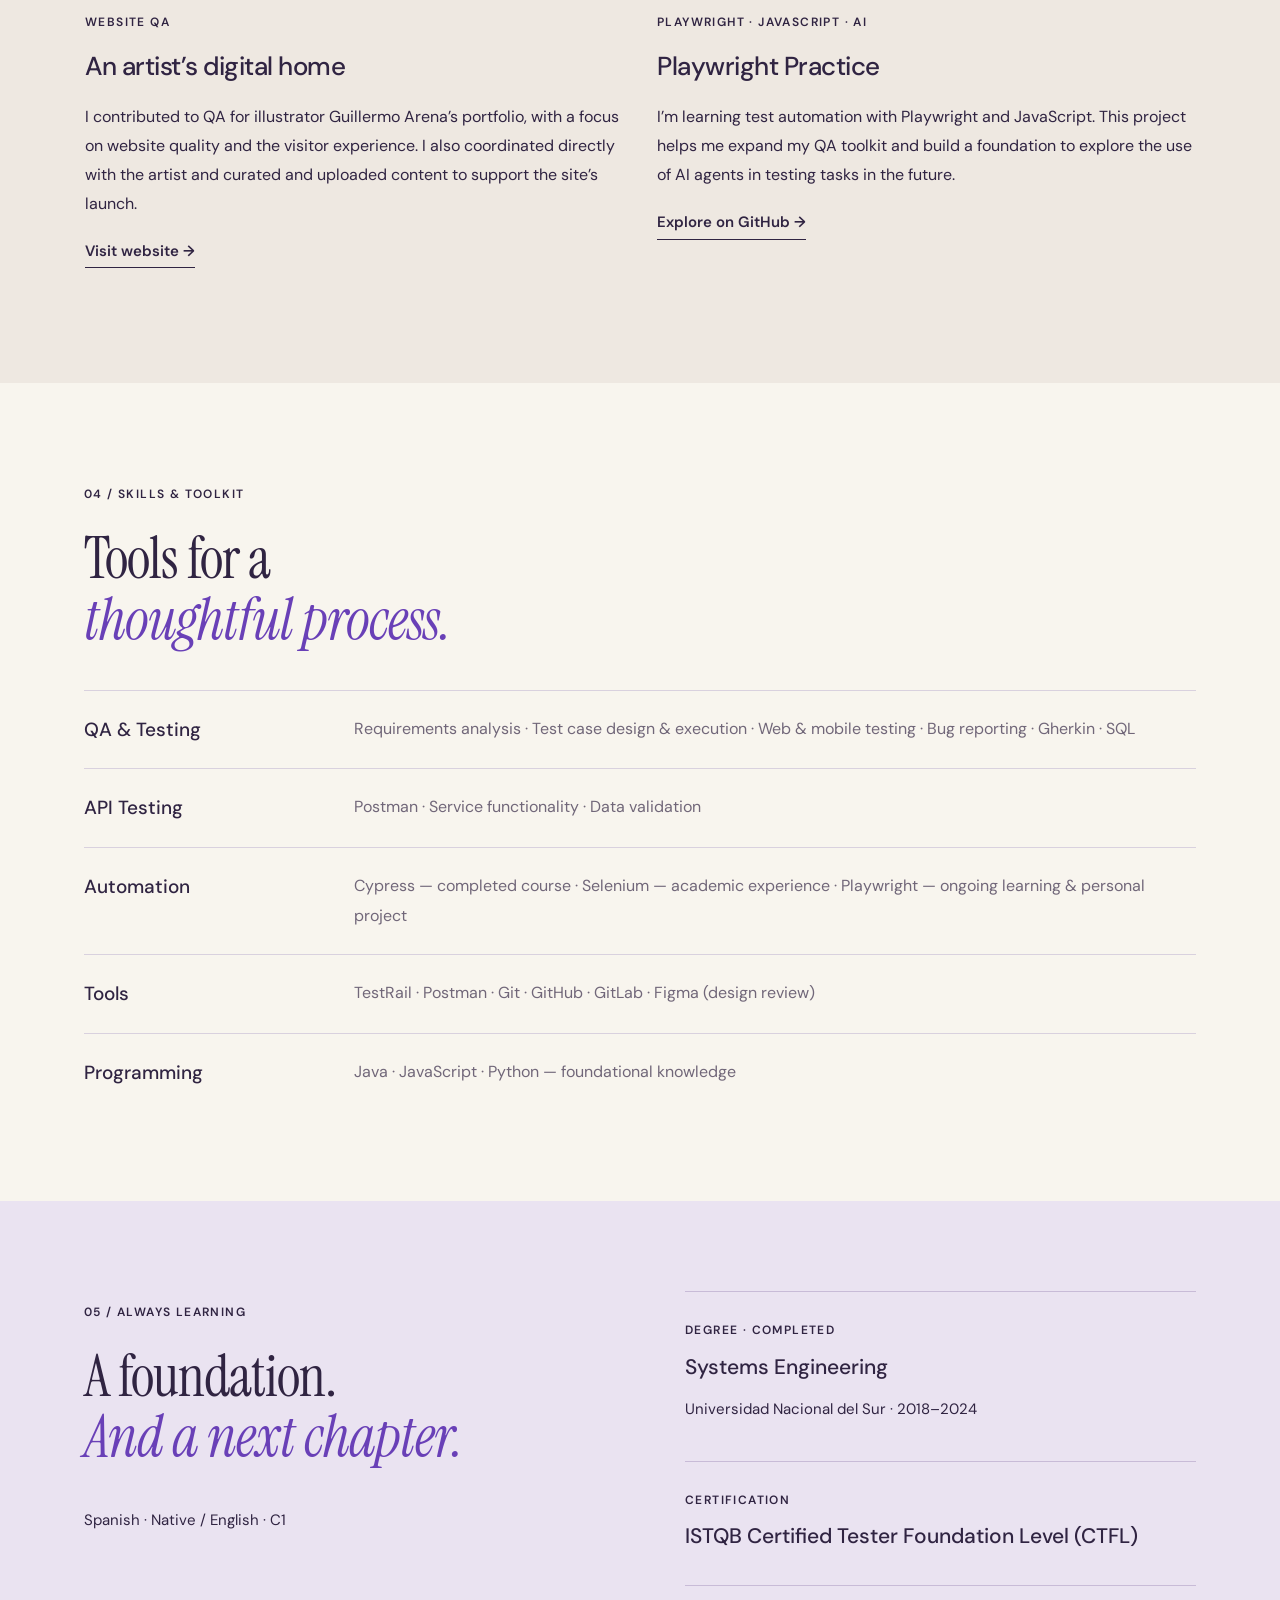
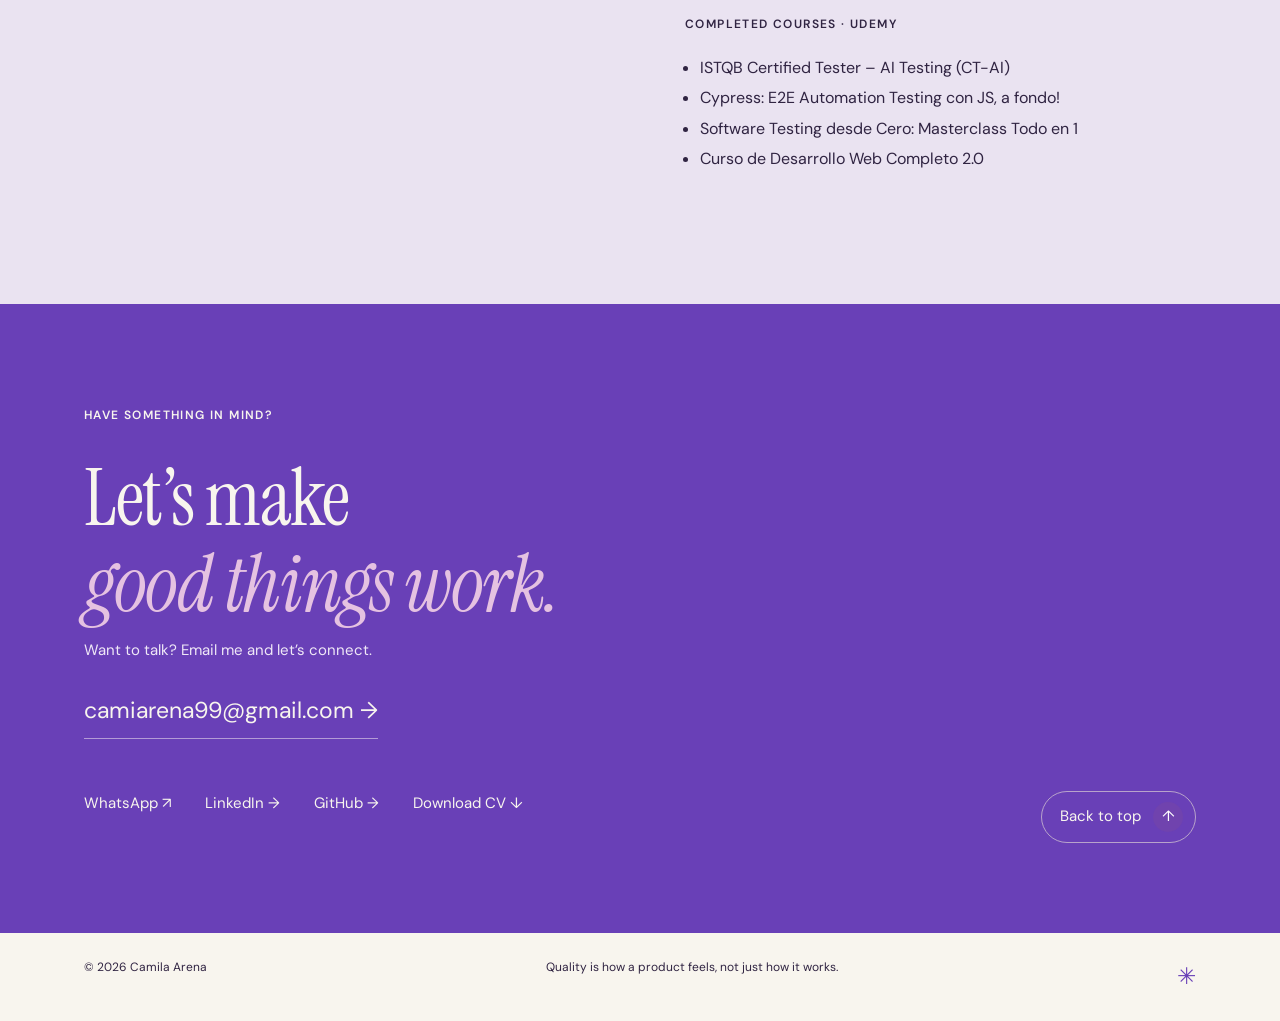
==== commit 53103bf7: "Refine freelance section styling and email subject" ====
--- a/index.html
+++ b/index.html
@@ -285,7 +285,7 @@
 <div class="freelance-heading"><h2 id="freelance-heading" class="section-title" data-en="A fresh pair of eyes.\nMore confidence to launch." data-es="Una mirada nueva.\nMás confianza para lanzar.">A fresh pair of eyes.<br><em>More confidence to launch.</em></h2>
 <p data-en="I help development teams, agencies, and businesses review the quality of their digital products, with practical testing and clear findings before a launch or update." data-es="Ayudo a equipos de desarrollo, agencias y negocios a revisar la calidad de sus productos digitales, con pruebas prácticas y resultados claros antes de un lanzamiento o actualización.">I help development teams, agencies, and businesses review the quality of their digital products, with practical testing and clear findings before a launch or update.</p></div>
 <div class="freelance-grid"><article class="freelance-card"><span class="freelance-icon" aria-hidden="true"><svg width="28" height="28" viewBox="0 0 24 24" fill="none" stroke="currentColor" stroke-width="1.5" stroke-linecap="round" stroke-linejoin="round"><rect x="3" y="4" width="18" height="16" rx="2"/><path d="M3 9h18M7 6.5h.01M10 6.5h.01"/></svg></span><h3 data-en="Website &amp; E-commerce Testing" data-es="Testing de sitios web y e-commerce">Website &amp; E-commerce Testing</h3><p data-en="Functional and exploratory testing of navigation, forms, shopping carts, and checkout flows to catch issues before your customers do." data-es="Pruebas funcionales y exploratorias de navegación, formularios, carritos y flujos de compra para detectar problemas antes que tus clientes.">Functional and exploratory testing of navigation, forms, shopping carts, and checkout flows to catch issues before your customers do.</p></article><article class="freelance-card"><span class="freelance-icon" aria-hidden="true"><svg width="28" height="28" viewBox="0 0 24 24" fill="none" stroke="currentColor" stroke-width="1.5" stroke-linecap="round" stroke-linejoin="round"><rect x="6" y="2" width="12" height="20" rx="3"/><path d="M10 5h4M11 19h2"/></svg></span><h3 data-en="Mobile Application Testing" data-es="Testing de aplicaciones mobile">Mobile Application Testing</h3><p data-en="Testing on iOS and Android to review key user journeys, interactions, and behavior across devices and screen sizes." data-es="Pruebas en iOS y Android para revisar recorridos de usuario, interacciones y comportamiento en distintos dispositivos y tamaños de pantalla.">Testing on iOS and Android to review key user journeys, interactions, and behavior across devices and screen sizes.</p></article><article class="freelance-card"><span class="freelance-icon" aria-hidden="true"><svg width="28" height="28" viewBox="0 0 24 24" fill="none" stroke="currentColor" stroke-width="1.5" stroke-linecap="round" stroke-linejoin="round"><path d="m8 6-6 6 6 6m8-12 6 6-6 6M14 4l-4 16"/></svg></span><h3 data-en="API Testing" data-es="Testing de APIs">API Testing</h3><p data-en="API testing with Postman to validate responses, authentication, data, and error handling, including negative scenarios." data-es="Pruebas de APIs con Postman para validar respuestas, autenticación, datos y manejo de errores, incluyendo escenarios negativos.">API testing with Postman to validate responses, authentication, data, and error handling, including negative scenarios.</p></article><article class="freelance-card"><span class="freelance-icon" aria-hidden="true"><svg width="28" height="28" viewBox="0 0 24 24" fill="none" stroke="currentColor" stroke-width="1.5" stroke-linecap="round" stroke-linejoin="round"><circle cx="10" cy="10" r="6"/><path d="m15 15 6 6M7 10h6M10 7v6"/></svg></span><h3 data-en="Usability &amp; UX Review" data-es="Revisión de usabilidad y UX">Usability &amp; UX Review</h3><p data-en="A QA perspective on clarity, consistency, and ease of use, with actionable feedback on friction in the user experience." data-es="Una mirada de QA sobre la claridad, la consistencia y la facilidad de uso, con recomendaciones concretas sobre dificultades en la experiencia de usuario.">A QA perspective on clarity, consistency, and ease of use, with actionable feedback on friction in the user experience.</p></article><article class="freelance-card"><span class="freelance-icon" aria-hidden="true"><svg width="28" height="28" viewBox="0 0 24 24" fill="none" stroke="currentColor" stroke-width="1.5" stroke-linecap="round" stroke-linejoin="round"><path d="M14 3H5v18h14V8zM14 3v5h5M8 12h8M8 16h6"/></svg></span><h3 data-en="Bug Reporting &amp; Documentation" data-es="Reporte de bugs y documentación">Bug Reporting &amp; Documentation</h3><p data-en="Clear bug reports with reproduction steps, expected and actual results, and supporting evidence to help your team investigate and fix issues." data-es="Reportes claros con pasos para reproducir, resultados esperados y obtenidos, y evidencia para que tu equipo pueda investigar y resolver los problemas.">Clear bug reports with reproduction steps, expected and actual results, and supporting evidence to help your team investigate and fix issues.</p></article><article class="freelance-card"><span class="freelance-icon" aria-hidden="true"><svg width="28" height="28" viewBox="0 0 24 24" fill="none" stroke="currentColor" stroke-width="1.5" stroke-linecap="round" stroke-linejoin="round"><rect x="2" y="3" width="20" height="14" rx="2"/><path d="M8 21h8M12 17v4M2 7h20"/></svg></span><h3 data-en="Cross-browser Testing" data-es="Testing en distintos navegadores">Cross-browser Testing</h3><p data-en="Checks across Chrome, Firefox, Safari, and Edge to identify functional and visual differences, including responsive layouts." data-es="Pruebas en Chrome, Firefox, Safari y Edge para identificar diferencias funcionales y visuales, incluyendo diseños responsive.">Checks across Chrome, Firefox, Safari, and Edge to identify functional and visual differences, including responsive layouts.</p></article></div>
-<div class="freelance-cta"><div><h3 data-en="Have a project in mind?" data-es="¿Tenés un proyecto en mente?">Have a project in mind?</h3><p data-en="Tell me about your product, priorities, and timeline. We can define the testing scope together." data-es="Contame sobre tu producto, tus prioridades y tus plazos. Podemos definir el alcance de las pruebas en conjunto.">Tell me about your product, priorities, and timeline. We can define the testing scope together.</p></div><a class="button freelance-button" href="mailto:camiarena99@gmail.com?subject=Freelance%20QA%20inquiry" data-en="Let’s talk about your project" data-es="Hablemos de tu proyecto">Let’s talk about your project</a></div>
+<div class="freelance-cta"><div><h3 data-en="Have a project in mind?" data-es="¿Tenés un proyecto en mente?">Have a project in mind?</h3><p data-en="Tell me about your product, priorities, and timeline. We can define the testing scope together." data-es="Contame sobre tu producto, tus prioridades y tus plazos. Podemos definir el alcance de las pruebas en conjunto.">Tell me about your product, priorities, and timeline. We can define the testing scope together.</p></div><a class="button freelance-button" href="mailto:camiarena99@gmail.com?subject=Freelance%20QA" data-en="Let’s talk about your project" data-es="Hablemos de tu proyecto">Let’s talk about your project</a></div>
 </div></section>
       <section id="projects" class="projects section">
         <div class="wrap">
--- a/style.css
+++ b/style.css
@@ -2078,11 +2078,10 @@
 .freelance-icon { display:inline-flex; align-items:center; justify-content:center; width:52px; height:52px; background:var(--lilac); color:var(--purple); border-radius:14px; margin-bottom:22px; }
 .freelance-card h3 { margin:0 0 14px; font-family:"DM Sans",sans-serif; font-size:20px; line-height:1.4; font-weight:600; }
 .freelance-card p { margin:0; font-size:16px; line-height:1.75; color:#5e5269; }
-.freelance-cta { display:flex; align-items:center; justify-content:space-between; gap:32px; margin-top:36px; padding-top:32px; border-top:1px solid #cbbbda; }
+.freelance-cta { display:flex; flex-direction:column; align-items:flex-start; gap:24px; margin-top:36px; padding-top:32px; border-top:1px solid #cbbbda; }
 .freelance-cta h3 { margin:0 0 8px; font-family:"Instrument Serif",Georgia,serif; font-size:34px; font-weight:400; }
 .freelance-cta p { margin:0; max-width:58ch; font-size:16px; }
 .freelance .freelance-button { flex-shrink:0; text-align:center; white-space:normal; max-width:100%; font-size:16px; }
-header nav .freelance-nav-link { color:var(--purple); }
 @media(hover:hover) and (pointer:fine) { .freelance-card:hover { transform:translateY(-4px); border-color:var(--purple); box-shadow:0 12px 25px #3024420c; } }
 @media(min-width:651px) { header { height:auto; min-height:94px; padding-top:16px; padding-bottom:16px; } header nav { flex-wrap:wrap; justify-content:center; gap:12px 20px; } }
 @media(max-width:950px) { .freelance-heading { grid-template-columns:1fr; gap:24px; } .freelance-grid { grid-template-columns:repeat(2,minmax(0,1fr)); } .freelance-cta { align-items:flex-start; flex-direction:column; gap:24px; } }
